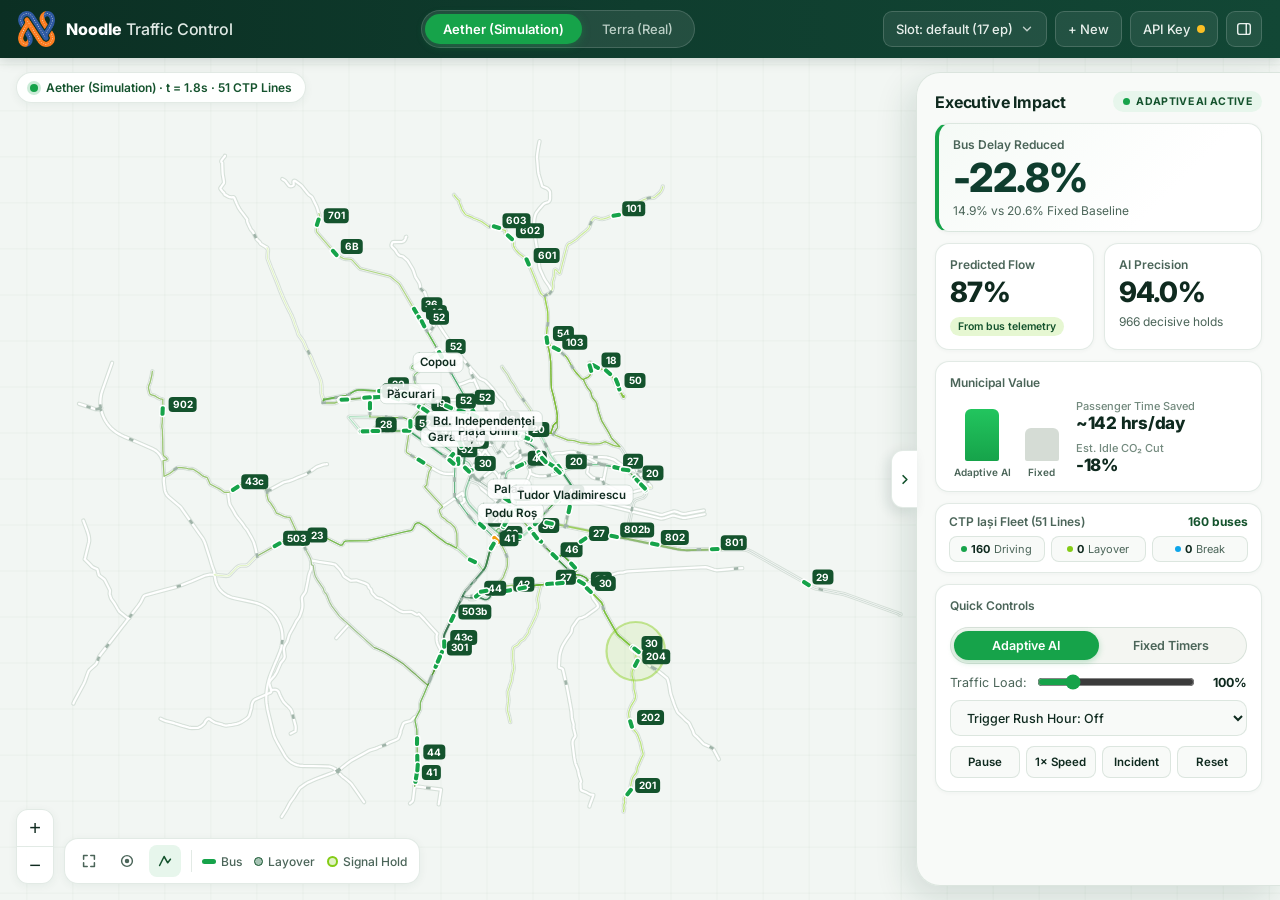
==== docs/index.html @ 22e71f84 "New UI and a few new features" ====
<!DOCTYPE html>
<html lang="en">
<head>
  <meta charset="UTF-8" />
  <meta name="viewport" content="width=device-width, initial-scale=1.0" />
  <title>Noodle Traffic Control — Iași</title>
  <link rel="icon" type="image/png" href="assets/noodle-logo.png" />
  <link rel="preconnect" href="https://fonts.googleapis.com" />
  <link rel="preconnect" href="https://fonts.gstatic.com" crossorigin />
  <link href="https://fonts.googleapis.com/css2?family=Inter:wght@400;500;600;700;800&display=swap" rel="stylesheet" />
  <link rel="stylesheet" href="styles.css" />
</head>
<body>
  <!-- TOP NAVIGATION BAR (Bottle Green) -->
  <header class="topbar">
    <div class="brand">
      <img src="assets/noodle-logo.png" alt="Noodle Logo" class="brand-logo" />
      <span class="brand-title"><strong>Noodle</strong> Traffic Control</span>
    </div>

    <!-- Center Mode Switcher: Aether (Simulation) | Terra (Real) -->
    <div class="mode-switch" role="tablist" aria-label="Operating mode">
      <button id="btnModeAether" class="mode-pill active" role="tab" aria-selected="true">
        Aether (Simulation)
      </button>
      <button id="btnModeTerra" class="mode-pill" role="tab" aria-selected="false">
        Terra (Real)
      </button>
    </div>

    <!-- Right Controls: Slot Dropdown, + New, API Key, Collapse Drawer -->
    <div class="topbar-actions">
      <div class="slot-wrap">
        <button id="btnSlotMenu" class="top-btn slot-btn" title="Select or manage ML save slots">
          <span id="slotBtnLabel">Slot: default (15 ep)</span>
          <svg class="chev" viewBox="0 0 16 16" fill="none"><path d="M4 6l4 4 4-4" stroke="currentColor" stroke-width="1.6" stroke-linecap="round" stroke-linejoin="round"/></svg>
        </button>
        <div id="slotDropdown" class="popover hidden">
          <div class="popover-head">
            <span>ML Save Slots</span>
            <span id="runtimeBadge" class="runtime-tag">Python</span>
          </div>
          <div id="slotList" class="slot-list"></div>
          <div class="popover-foot">
            <button id="btnResetActiveSlot" class="pop-action danger-soft">Reset Active Slot</button>
          </div>
        </div>
      </div>

      <button id="btnNewSlot" class="top-btn" title="Create a new clean ML slot">+ New</button>

      <button id="btnApiKey" class="top-btn api-btn" title="Configure Tranzy / CTP API Key">
        <span>API Key</span>
        <span id="apiDot" class="status-dot"></span>
      </button>

      <button id="btnToggleDrawer" class="top-btn icon-btn" title="Collapse or expand executive panel" aria-label="Toggle side panel">
        <svg viewBox="0 0 20 20" fill="none"><rect x="3" y="4" width="14" height="12" rx="2.5" stroke="currentColor" stroke-width="1.6"/><path d="M12.5 4v12" stroke="currentColor" stroke-width="1.6"/></svg>
      </button>
    </div>
  </header>

  <!-- FULL-BLEED MAP CANVAS + FLOATING COLLAPSIBLE EXECUTIVE DRAWER -->
  <main class="workspace">
    <div id="mapWrap" class="map-wrap">
      <canvas id="cityCanvas"></canvas>

      <!-- Hover tooltip for buses & landmarks -->
      <div id="mapTooltip" class="map-tooltip hidden"></div>

      <!-- Subtle mode / simulation clock chip (top-left of map) -->
      <div class="map-status-chip">
        <span id="livePulseDot" class="pulse-dot"></span>
        <span id="mapClockText">Aether · t = 0.0s · 51 CTP Lines</span>
      </div>

      <!-- Bottom-left Floating Map Toolbar & Legend -->
      <div class="map-controls">
        <div class="zoom-stack">
          <button id="btnZoomIn" class="map-btn" title="Zoom in">+</button>
          <div class="zoom-div"></div>
          <button id="btnZoomOut" class="map-btn" title="Zoom out">&minus;</button>
        </div>
        <div class="map-pill-bar">
          <button id="btnFitMap" class="map-icon-btn" title="Fit Iași network">
            <svg viewBox="0 0 20 20" fill="none"><path d="M4 8V4h4M16 8V4h-4M4 12v4h4M16 12v4h-4" stroke="currentColor" stroke-width="1.7" stroke-linecap="round" stroke-linejoin="round"/></svg>
          </button>
          <button id="btnHeat" class="map-icon-btn" title="Toggle bus-inferred congestion heat layer">
            <svg viewBox="0 0 20 20" fill="none"><circle cx="10" cy="10" r="6" stroke="currentColor" stroke-width="1.6"/><circle cx="10" cy="10" r="2.5" fill="currentColor"/></svg>
          </button>
          <button id="btnRoutes" class="map-icon-btn active" title="Show/hide transit corridors">
            <svg viewBox="0 0 20 20" fill="none"><path d="M4 15L9 5l4 7 3-4" stroke="currentColor" stroke-width="1.7" stroke-linecap="round" stroke-linejoin="round"/></svg>
          </button>
          <div class="bar-sep"></div>
          <div class="legend-items">
            <span class="leg"><i class="leg-bus"></i>Bus</span>
            <span class="leg"><i class="leg-rest"></i>Layover</span>
            <span class="leg"><i class="leg-hold"></i>Signal Hold</span>
          </div>
        </div>
      </div>
    </div>

    <!-- COLLAPSIBLE FLOATING RIGHT DRAWER (Rounded Left Corners) -->
    <aside id="drawer" class="drawer" aria-label="Executive Impact Panel">
      <button id="btnDrawerTab" class="drawer-tab" title="Collapse / expand panel" aria-label="Collapse panel">
        <svg id="drawerChevron" viewBox="0 0 16 16" fill="none"><path d="M6.5 4l4 4-4 4" stroke="currentColor" stroke-width="1.8" stroke-linecap="round" stroke-linejoin="round"/></svg>
      </button>

      <div class="drawer-inner">
        <div class="drawer-head">
          <h2>Executive Impact</h2>
          <span id="statusBadge" class="status-pill adaptive">
            <i class="dot"></i>
            <span id="statusBadgeText">ADAPTIVE AI ACTIVE</span>
          </span>
        </div>

        <!-- Hero Metric Card -->
        <section class="card hero-card">
          <div class="card-label" id="heroLabel">Bus Delay Reduced</div>
          <div class="hero-value" id="kpiDelayReduction">-21.4%</div>
          <div class="card-sub" id="kpiDelaySub">16.2% vs 20.6% Fixed Baseline</div>
        </section>

        <!-- Secondary KPI Row -->
        <section class="kpi-pair">
          <div class="card kpi-card">
            <div class="card-label">Predicted Flow</div>
            <div class="kpi-value" id="kpiPredictedFlow">88%</div>
            <span class="lime-pill">From bus telemetry</span>
          </div>
          <div class="card kpi-card">
            <div class="card-label">AI Precision</div>
            <div class="kpi-value" id="kpiPrecision">96.4%</div>
            <div class="card-sub" id="kpiHoldsSub">438 decisive holds</div>
          </div>
        </section>

        <!-- Municipal Value Comparison Card -->
        <section class="card value-card">
          <div class="card-label">Municipal Value</div>
          <div class="value-grid">
            <div class="bar-chart">
              <div class="bar-col">
                <div class="bar-track"><div id="barAdaptive" class="bar-fill adaptive" style="height: 82%"></div></div>
                <span>Adaptive AI</span>
              </div>
              <div class="bar-col">
                <div class="bar-track"><div id="barFixed" class="bar-fill fixed" style="height: 54%"></div></div>
                <span>Fixed</span>
              </div>
            </div>
            <div class="value-metrics">
              <div class="val-item">
                <span class="val-lbl">Passenger Time Saved</span>
                <strong id="kpiPaxHours">~142 hrs/day</strong>
              </div>
              <div class="val-item">
                <span class="val-lbl">Est. Idle CO₂ Cut</span>
                <strong id="kpiCo2">-18%</strong>
              </div>
            </div>
          </div>
        </section>

        <!-- Fleet Status Strip (51 Lines + Layovers/Breaks) -->
        <section class="card fleet-card">
          <div class="fleet-row">
            <span class="fleet-title" id="fleetTitle">CTP Iași Fleet (51 Lines)</span>
            <span class="fleet-total" id="fleetTotal">158 buses</span>
          </div>
          <div class="fleet-pills">
            <span class="fpill driving"><i class="d"></i><b id="cntDriving">158</b> Driving</span>
            <span class="fpill layover"><i class="d"></i><b id="cntLayover">0</b> Layover</span>
            <span class="fpill break"><i class="d"></i><b id="cntBreak">0</b> Break</span>
          </div>
        </section>

        <!-- AETHER QUICK CONTROLS -->
        <section id="aetherControls" class="card controls-card">
          <div class="card-label">Quick Controls</div>

          <div class="seg-control">
            <button id="btnCtrlAdaptive" class="seg-btn active">Adaptive AI</button>
            <button id="btnCtrlFixed" class="seg-btn">Fixed Timers</button>
          </div>

          <div class="slider-row">
            <span>Traffic Load:</span>
            <input id="trafficSlider" type="range" min="0" max="500" step="10" value="100" />
            <strong id="trafficVal">100%</strong>
          </div>

          <div class="select-wrap">
            <select id="rushSelect" aria-label="Trigger Rush Hour">
              <option value="">Trigger Rush Hour: Off</option>
              <option value="Copou">Rush Hour: Copou</option>
              <option value="Păcurari">Rush Hour: Păcurari</option>
              <option value="Gara Iași">Rush Hour: Gara Iași</option>
              <option value="Piața Unirii">Rush Hour: Piața Unirii</option>
              <option value="Bd. Independenței">Rush Hour: Bd. Independenței</option>
              <option value="Palas">Rush Hour: Palas</option>
              <option value="Podu Roș">Rush Hour: Podu Roș</option>
              <option value="Tudor Vladimirescu">Rush Hour: Tudor Vladimirescu</option>
            </select>
          </div>

          <div class="mini-actions">
            <button id="btnPlayPause" class="mini-btn" title="Pause / resume">Pause</button>
            <button id="btnSpeed" class="mini-btn" title="Cycle simulation speed">1× Speed</button>
            <button id="btnIncident" class="mini-btn warn" title="Stall a vehicle on busiest corridor">Incident</button>
            <button id="btnResetSim" class="mini-btn" title="Reset simulation">Reset</button>
          </div>
        </section>

        <!-- TERRA LIVE CONTROLS & AI ADVISORIES -->
        <section id="terraControls" class="card controls-card hidden">
          <div class="card-label">Terra Live Feed (Tranzy API)</div>
          <div id="terraStatusBox" class="terra-status">
            Configure your Tranzy API key to stream live CTP Iași vehicles.
          </div>
          <div class="mini-actions">
            <button id="btnOpenApiModal2" class="mini-btn primary">Configure API Key</button>
            <button id="btnSyncFleet" class="mini-btn" title="Copy live Tranzy route counts into Aether">Sync Fleet → Aether</button>
          </div>
          <div class="advisories-wrap">
            <div class="adv-head">Live AI Signal Advisories</div>
            <div id="advisoriesList" class="adv-list">
              <div class="adv-empty">Waiting for real-time CTP bus telemetry…</div>
            </div>
          </div>
          <div class="attribution">Data © Tranzy AI SRL &amp; Compania de Transport Public Iași SA</div>
        </section>
      </div>
    </aside>
  </main>

  <!-- MODAL: NEW NAMED ML SLOT -->
  <div id="newSlotModal" class="modal-backdrop hidden">
    <div class="modal-card">
      <div class="modal-head">
        <h3>Create New ML Slot</h3>
        <button class="modal-close" data-close="newSlotModal">&times;</button>
      </div>
      <p class="modal-desc">
        Start a fresh slot from clean default parameters without touching or deleting any existing trained slots.
      </p>
      <label class="field-label" for="inputNewSlotName">Slot Name</label>
      <input id="inputNewSlotName" type="text" class="field-input" placeholder="e.g. rush_hour_exp or slot_2" autocomplete="off" />
      <div id="newSlotError" class="field-err hidden"></div>
      <div class="modal-foot">
        <button class="btn-ghost" data-close="newSlotModal">Cancel</button>
        <button id="btnConfirmNewSlot" class="btn-primary">Create &amp; Switch</button>
      </div>
    </div>
  </div>

  <!-- MODAL: TRANZY / CTP API KEY -->
  <div id="apiKeyModal" class="modal-backdrop hidden">
    <div class="modal-card">
      <div class="modal-head">
        <h3>Terra (Real) — Tranzy API Connection</h3>
        <button class="modal-close" data-close="apiKeyModal">&times;</button>
      </div>
      <p class="modal-desc">
        Connect to real-time CTP Iași bus GPS telemetry via <strong>api.tranzy.ai</strong>. Your key is kept masked and stored locally (never shown in plain text).
      </p>
      <label class="field-label" for="inputApiKey">X-API-KEY</label>
      <input id="inputApiKey" type="password" class="field-input" placeholder="Paste your Tranzy API key" autocomplete="off" />
      <label class="field-label" for="inputAgencyId">X-Agency-Id (CTP Iași = 1)</label>
      <input id="inputAgencyId" type="text" class="field-input" value="1" autocomplete="off" />
      <div id="apiTestMsg" class="field-msg hidden"></div>
      <div class="modal-foot">
        <button class="btn-ghost" data-close="apiKeyModal">Close</button>
        <button id="btnSaveApiKey" class="btn-primary">Test &amp; Connect</button>
      </div>
    </div>
  </div>

  <script src="demo_config.js"></script>
  <script src="standalone_sim.js"></script>
  <script src="app.js"></script>
</body>
</html>
---- docs/styles.css ----
:root {
  /* Green & White Civic Palette */
  --bottle-green: #0f3d2e;
  --bottle-green-deep: #0b2f23;
  --forest-green: #14532d;
  --kelly-green: #16a34a;
  --kelly-hover: #15803d;
  --lime-green: #84cc16;
  --lime-soft: #e6f7d2;
  --mint-soft: #e7f6ec;

  --snow-white: #ffffff;
  --whisper-white: #f8faf8;
  --pearl-white: #f2f6f3;
  --ivory-white: #f4f6f2;
  --bone-white: #e5eae4;

  --ink: #0f2a1f;
  --ink-muted: #4b6559;
  --ink-dim: #738a7e;
  --border: rgba(20, 83, 45, 0.12);
  --shadow-lg: -8px 12px 34px rgba(15, 61, 46, 0.14);
  --shadow-sm: 0 2px 10px rgba(15, 61, 46, 0.06);

  --topbar-h: 58px;
  --drawer-w: 364px;
}

* {
  box-sizing: border-box;
  margin: 0;
  padding: 0;
}

html, body {
  width: 100%;
  height: 100%;
  overflow: hidden;
  font-family: 'Inter', -apple-system, BlinkMacSystemFont, 'Segoe UI', Roboto, sans-serif;
  background: var(--pearl-white);
  color: var(--ink);
  -webkit-font-smoothing: antialiased;
}

.hidden {
  display: none !important;
}

/* ==================== TOP BAR (Bottle Green) ==================== */
.topbar {
  height: var(--topbar-h);
  width: 100%;
  background: linear-gradient(90deg, var(--bottle-green-deep) 0%, var(--bottle-green) 50%, #124735 100%);
  color: var(--snow-white);
  display: flex;
  align-items: center;
  justify-content: space-between;
  padding: 0 18px;
  gap: 14px;
  position: relative;
  z-index: 40;
  box-shadow: 0 2px 12px rgba(8, 40, 28, 0.18);
}

.brand {
  display: flex;
  align-items: center;
  gap: 11px;
  min-width: 0;
}

.brand-logo {
  height: 36px;
  width: auto;
  display: block;
  object-fit: contain;
}

.brand-title {
  font-size: 16px;
  font-weight: 500;
  letter-spacing: -0.01em;
  color: rgba(242, 249, 245, 0.92);
  white-space: nowrap;
}

.brand-title strong {
  font-weight: 800;
  color: var(--snow-white);
}

/* Center Mode Switcher Pill */
.mode-switch {
  display: inline-flex;
  align-items: center;
  background: rgba(255, 255, 255, 0.09);
  border: 1px solid rgba(255, 255, 255, 0.15);
  border-radius: 999px;
  padding: 3px;
  gap: 2px;
}

.mode-pill {
  border: none;
  background: transparent;
  color: rgba(226, 240, 232, 0.8);
  font-family: inherit;
  font-size: 13px;
  font-weight: 500;
  padding: 7px 18px;
  border-radius: 999px;
  cursor: pointer;
  transition: all 0.2s ease;
  white-space: nowrap;
}

.mode-pill:hover {
  color: var(--snow-white);
}

.mode-pill.active {
  background: var(--kelly-green);
  color: var(--snow-white);
  font-weight: 600;
  box-shadow: 0 2px 8px rgba(22, 163, 74, 0.35);
}

/* Topbar Right Controls */
.topbar-actions {
  display: flex;
  align-items: center;
  gap: 8px;
}

.top-btn {
  height: 36px;
  padding: 0 12px;
  border-radius: 9px;
  border: 1px solid rgba(255, 255, 255, 0.16);
  background: rgba(255, 255, 255, 0.08);
  color: rgba(244, 250, 246, 0.94);
  font-family: inherit;
  font-size: 13px;
  font-weight: 500;
  display: inline-flex;
  align-items: center;
  gap: 7px;
  cursor: pointer;
  transition: background 0.15s ease, border-color 0.15s ease;
  white-space: nowrap;
}

.top-btn:hover {
  background: rgba(255, 255, 255, 0.15);
  border-color: rgba(255, 255, 255, 0.28);
}

.top-btn .chev {
  width: 14px;
  height: 14px;
  opacity: 0.8;
}

.icon-btn {
  width: 36px;
  padding: 0;
  justify-content: center;
}

.icon-btn svg {
  width: 18px;
  height: 18px;
}

.status-dot {
  width: 8px;
  height: 8px;
  border-radius: 50%;
  background: #fbbf24;
  display: inline-block;
}

.status-dot.connected {
  background: #4ade80;
  box-shadow: 0 0 0 3px rgba(74, 222, 128, 0.28);
}

/* Slot Popover Dropdown */
.slot-wrap {
  position: relative;
}

.popover {
  position: absolute;
  right: 0;
  top: calc(100% + 8px);
  width: 268px;
  background: var(--snow-white);
  color: var(--ink);
  border: 1px solid var(--border);
  border-radius: 14px;
  box-shadow: 0 14px 36px rgba(15, 61, 46, 0.18);
  overflow: hidden;
  z-index: 60;
}

.popover-head {
  display: flex;
  align-items: center;
  justify-content: space-between;
  padding: 11px 14px;
  font-size: 12px;
  font-weight: 700;
  text-transform: uppercase;
  letter-spacing: 0.04em;
  color: var(--ink-muted);
  background: var(--whisper-white);
  border-bottom: 1px solid var(--border);
}

.runtime-tag {
  font-size: 10px;
  font-weight: 700;
  padding: 2px 7px;
  border-radius: 999px;
  background: var(--mint-soft);
  color: var(--forest-green);
}

.slot-list {
  max-height: 220px;
  overflow-y: auto;
  padding: 6px;
}

.slot-item {
  width: 100%;
  border: none;
  background: transparent;
  padding: 8px 10px;
  border-radius: 9px;
  display: flex;
  align-items: center;
  justify-content: space-between;
  font-family: inherit;
  font-size: 13px;
  color: var(--ink);
  cursor: pointer;
  text-align: left;
}

.slot-item:hover {
  background: var(--pearl-white);
}

.slot-item.active {
  background: var(--mint-soft);
  color: var(--forest-green);
  font-weight: 600;
}

.slot-meta {
  font-size: 11px;
  color: var(--ink-dim);
}

.popover-foot {
  padding: 8px;
  border-top: 1px solid var(--border);
  background: var(--whisper-white);
}

.pop-action {
  width: 100%;
  border: none;
  padding: 8px 10px;
  border-radius: 8px;
  font-family: inherit;
  font-size: 12px;
  font-weight: 600;
  cursor: pointer;
}

.pop-action.danger-soft {
  background: #fef2f2;
  color: #b91c1c;
}

.pop-action.danger-soft:hover {
  background: #fee2e2;
}

/* ==================== WORKSPACE & FULL-BLEED MAP ==================== */
.workspace {
  position: relative;
  width: 100%;
  height: calc(100vh - var(--topbar-h));
  overflow: hidden;
}

.map-wrap {
  position: absolute;
  inset: 0;
  background: var(--pearl-white);
}

#cityCanvas {
  width: 100%;
  height: 100%;
  display: block;
  cursor: grab;
}

#cityCanvas:active {
  cursor: grabbing;
}

.map-status-chip {
  position: absolute;
  top: 14px;
  left: 16px;
  display: inline-flex;
  align-items: center;
  gap: 8px;
  padding: 7px 13px;
  border-radius: 999px;
  background: rgba(255, 255, 255, 0.92);
  backdrop-filter: blur(8px);
  border: 1px solid var(--border);
  box-shadow: var(--shadow-sm);
  font-size: 12px;
  font-weight: 600;
  color: var(--forest-green);
  pointer-events: none;
}

.pulse-dot {
  width: 8px;
  height: 8px;
  border-radius: 50%;
  background: var(--kelly-green);
  box-shadow: 0 0 0 3px rgba(22, 163, 74, 0.22);
}

.map-tooltip {
  position: absolute;
  pointer-events: none;
  background: var(--bottle-green);
  color: var(--snow-white);
  padding: 6px 10px;
  border-radius: 8px;
  font-size: 12px;
  font-weight: 500;
  box-shadow: 0 6px 18px rgba(15, 61, 46, 0.28);
  z-index: 30;
  white-space: nowrap;
}

/* Bottom-left Map Controls & Legend */
.map-controls {
  position: absolute;
  left: 16px;
  bottom: 16px;
  display: flex;
  align-items: flex-end;
  gap: 10px;
  z-index: 20;
}

.zoom-stack {
  display: flex;
  flex-direction: column;
  background: rgba(255, 255, 255, 0.95);
  border: 1px solid var(--border);
  border-radius: 12px;
  box-shadow: var(--shadow-sm);
  overflow: hidden;
}

.map-btn {
  width: 36px;
  height: 36px;
  border: none;
  background: transparent;
  color: var(--ink);
  font-size: 20px;
  font-weight: 500;
  cursor: pointer;
  display: flex;
  align-items: center;
  justify-content: center;
}

.map-btn:hover {
  background: var(--pearl-white);
}

.zoom-div {
  height: 1px;
  background: var(--border);
}

.map-pill-bar {
  display: inline-flex;
  align-items: center;
  gap: 6px;
  padding: 6px 12px 6px 8px;
  background: rgba(255, 255, 255, 0.95);
  backdrop-filter: blur(8px);
  border: 1px solid var(--border);
  border-radius: 14px;
  box-shadow: var(--shadow-sm);
}

.map-icon-btn {
  width: 32px;
  height: 32px;
  border: none;
  border-radius: 8px;
  background: transparent;
  color: var(--ink-muted);
  cursor: pointer;
  display: inline-flex;
  align-items: center;
  justify-content: center;
  transition: all 0.15s ease;
}

.map-icon-btn svg {
  width: 18px;
  height: 18px;
}

.map-icon-btn:hover {
  background: var(--pearl-white);
  color: var(--forest-green);
}

.map-icon-btn.active {
  background: var(--mint-soft);
  color: var(--forest-green);
}

.bar-sep {
  width: 1px;
  height: 22px;
  background: var(--border);
  margin: 0 4px;
}

.legend-items {
  display: inline-flex;
  align-items: center;
  gap: 12px;
  font-size: 12px;
  font-weight: 500;
  color: var(--ink-muted);
}

.leg {
  display: inline-flex;
  align-items: center;
  gap: 5px;
}

.leg-bus {
  width: 14px;
  height: 5px;
  border-radius: 3px;
  background: var(--kelly-green);
  display: inline-block;
}

.leg-rest {
  width: 9px;
  height: 9px;
  border-radius: 50%;
  background: #a7c4b5;
  border: 1.5px solid var(--forest-green);
  display: inline-block;
}

.leg-hold {
  width: 11px;
  height: 11px;
  border-radius: 50%;
  border: 2px solid var(--lime-green);
  background: rgba(132, 204, 22, 0.25);
  display: inline-block;
}

/* ==================== COLLAPSIBLE RIGHT EXECUTIVE DRAWER ==================== */
.drawer {
  position: absolute;
  top: 14px;
  bottom: 14px;
  right: 0;
  width: var(--drawer-w);
  background: rgba(248, 250, 248, 0.96);
  backdrop-filter: blur(14px);
  border: 1px solid var(--border);
  border-right: none;
  border-radius: 24px 0 0 24px;
  box-shadow: var(--shadow-lg);
  z-index: 30;
  transition: transform 0.28s cubic-bezier(0.22, 1, 0.36, 1);
  display: flex;
  flex-direction: column;
}

.drawer.collapsed {
  transform: translateX(100%);
}

.drawer-tab {
  position: absolute;
  left: -26px;
  top: 50%;
  transform: translateY(-50%);
  width: 26px;
  height: 58px;
  border-radius: 12px 0 0 12px;
  border: 1px solid var(--border);
  border-right: none;
  background: var(--snow-white);
  color: var(--forest-green);
  box-shadow: -4px 4px 14px rgba(15, 61, 46, 0.12);
  cursor: pointer;
  display: flex;
  align-items: center;
  justify-content: center;
}

.drawer-tab:hover {
  background: var(--mint-soft);
}

.drawer-tab svg {
  width: 15px;
  height: 15px;
  transition: transform 0.25s ease;
}

.drawer.collapsed .drawer-tab svg {
  transform: rotate(180deg);
}

.drawer-inner {
  height: 100%;
  overflow-y: auto;
  padding: 18px 18px 16px;
  display: flex;
  flex-direction: column;
  gap: 11px;
}

.drawer-head {
  display: flex;
  align-items: center;
  justify-content: space-between;
  gap: 8px;
}

.drawer-head h2 {
  font-size: 16px;
  font-weight: 700;
  color: var(--ink);
  letter-spacing: -0.01em;
}

.status-pill {
  display: inline-flex;
  align-items: center;
  gap: 6px;
  padding: 4px 10px;
  border-radius: 999px;
  font-size: 10.5px;
  font-weight: 700;
  letter-spacing: 0.03em;
  background: var(--mint-soft);
  color: var(--forest-green);
}

.status-pill .dot {
  width: 7px;
  height: 7px;
  border-radius: 50%;
  background: var(--kelly-green);
  display: inline-block;
}

.status-pill.fixed {
  background: var(--bone-white);
  color: var(--ink-muted);
}

.status-pill.fixed .dot {
  background: #94a3b8;
}

/* Cards inside Drawer */
.card {
  background: var(--snow-white);
  border: 1px solid var(--border);
  border-radius: 14px;
  padding: 13px 14px;
  box-shadow: 0 1px 4px rgba(15, 61, 46, 0.04);
}

.hero-card {
  background: linear-gradient(135deg, #f5faf6 0%, #ffffff 70%);
  border-left: 4px solid var(--kelly-green);
}

.card-label {
  font-size: 12px;
  font-weight: 600;
  color: var(--ink-muted);
  margin-bottom: 4px;
}

.hero-value {
  font-size: 40px;
  font-weight: 800;
  letter-spacing: -0.03em;
  line-height: 1.08;
  color: var(--bottle-green);
  margin: 2px 0 4px;
}

.card-sub {
  font-size: 12px;
  color: var(--ink-muted);
}

.kpi-pair {
  display: grid;
  grid-template-columns: 1fr 1fr;
  gap: 10px;
}

.kpi-value {
  font-size: 28px;
  font-weight: 800;
  letter-spacing: -0.025em;
  color: var(--ink);
  line-height: 1.15;
  margin: 2px 0 6px;
}

.lime-pill {
  display: inline-block;
  font-size: 10.5px;
  font-weight: 600;
  padding: 3px 8px;
  border-radius: 999px;
  background: var(--lime-soft);
  color: var(--forest-green);
}

/* Municipal Value Bar Chart */
.value-grid {
  display: grid;
  grid-template-columns: 112px 1fr;
  gap: 14px;
  align-items: center;
  margin-top: 6px;
}

.bar-chart {
  display: flex;
  align-items: flex-end;
  justify-content: center;
  gap: 14px;
  height: 82px;
}

.bar-col {
  display: flex;
  flex-direction: column;
  align-items: center;
  gap: 5px;
  height: 100%;
  justify-content: flex-end;
}

.bar-track {
  width: 34px;
  height: 62px;
  display: flex;
  align-items: flex-end;
}

.bar-fill {
  width: 100%;
  border-radius: 6px 6px 2px 2px;
  transition: height 0.35s ease;
}

.bar-fill.adaptive {
  background: linear-gradient(180deg, #22c55e 0%, var(--kelly-green) 100%);
}

.bar-fill.fixed {
  background: #d5dcd5;
}

.bar-col span {
  font-size: 10px;
  font-weight: 600;
  color: var(--ink-muted);
  white-space: nowrap;
}

.value-metrics {
  display: flex;
  flex-direction: column;
  gap: 8px;
}

.val-item {
  display: flex;
  flex-direction: column;
}

.val-lbl {
  font-size: 11px;
  color: var(--ink-dim);
  font-weight: 500;
}

.val-item strong {
  font-size: 17px;
  font-weight: 800;
  color: var(--ink);
  letter-spacing: -0.015em;
}

/* Fleet Status Strip */
.fleet-card {
  padding: 10px 13px;
}

.fleet-row {
  display: flex;
  align-items: center;
  justify-content: space-between;
  margin-bottom: 7px;
}

.fleet-title {
  font-size: 12px;
  font-weight: 600;
  color: var(--ink-muted);
}

.fleet-total {
  font-size: 12px;
  font-weight: 700;
  color: var(--forest-green);
}

.fleet-pills {
  display: grid;
  grid-template-columns: repeat(3, 1fr);
  gap: 6px;
}

.fpill {
  display: inline-flex;
  align-items: center;
  justify-content: center;
  gap: 4px;
  padding: 5px 6px;
  border-radius: 8px;
  font-size: 11px;
  color: var(--ink-muted);
  background: var(--whisper-white);
  border: 1px solid var(--border);
}

.fpill b {
  color: var(--ink);
}

.fpill .d {
  width: 6px;
  height: 6px;
  border-radius: 50%;
  display: inline-block;
}

.fpill.driving .d { background: var(--kelly-green); }
.fpill.layover .d { background: #84cc16; }
.fpill.break .d { background: #0ea5e9; }

/* Quick Controls */
.controls-card {
  display: flex;
  flex-direction: column;
  gap: 10px;
}

.seg-control {
  display: grid;
  grid-template-columns: 1fr 1fr;
  background: var(--ivory-white);
  border: 1px solid var(--border);
  border-radius: 999px;
  padding: 3px;
}

.seg-btn {
  border: none;
  background: transparent;
  padding: 7px 10px;
  border-radius: 999px;
  font-family: inherit;
  font-size: 12.5px;
  font-weight: 600;
  color: var(--ink-muted);
  cursor: pointer;
  transition: all 0.18s ease;
}

.seg-btn.active {
  background: var(--kelly-green);
  color: var(--snow-white);
  box-shadow: 0 2px 6px rgba(22, 163, 74, 0.28);
}

.slider-row {
  display: flex;
  align-items: center;
  gap: 10px;
  font-size: 12.5px;
  color: var(--ink-muted);
}

.slider-row input[type="range"] {
  flex: 1;
  accent-color: var(--kelly-green);
  cursor: pointer;
}

.slider-row strong {
  min-width: 42px;
  text-align: right;
  color: var(--ink);
  font-size: 12.5px;
}

.select-wrap select {
  width: 100%;
  height: 36px;
  border-radius: 10px;
  border: 1px solid var(--border);
  background: var(--whisper-white);
  color: var(--ink);
  font-family: inherit;
  font-size: 12.5px;
  font-weight: 500;
  padding: 0 12px;
  cursor: pointer;
}

.mini-actions {
  display: grid;
  grid-template-columns: repeat(4, 1fr);
  gap: 6px;
}

#terraControls .mini-actions {
  grid-template-columns: 1fr 1fr;
}

.mini-btn {
  height: 32px;
  border-radius: 8px;
  border: 1px solid var(--border);
  background: var(--whisper-white);
  color: var(--ink);
  font-family: inherit;
  font-size: 11.5px;
  font-weight: 600;
  cursor: pointer;
  transition: background 0.15s ease;
}

.mini-btn:hover {
  background: var(--mint-soft);
  color: var(--forest-green);
}

.mini-btn.primary {
  background: var(--kelly-green);
  color: var(--snow-white);
  border-color: var(--kelly-green);
}

.mini-btn.primary:hover {
  background: var(--kelly-hover);
  color: var(--snow-white);
}

.mini-btn.warn:hover {
  background: #fef2f2;
  color: #b91c1c;
  border-color: #fecaca;
}

/* Terra Live Status & Advisories */
.terra-status {
  font-size: 12px;
  line-height: 1.45;
  padding: 9px 11px;
  border-radius: 10px;
  background: var(--whisper-white);
  border: 1px solid var(--border);
  color: var(--ink-muted);
}

.terra-status.ok {
  background: var(--mint-soft);
  color: var(--forest-green);
  border-color: rgba(22, 163, 74, 0.25);
}

.adv-head {
  font-size: 11px;
  font-weight: 700;
  text-transform: uppercase;
  letter-spacing: 0.04em;
  color: var(--ink-dim);
  margin-bottom: 6px;
}

.adv-list {
  display: flex;
  flex-direction: column;
  gap: 5px;
  max-height: 116px;
  overflow-y: auto;
}

.adv-item {
  font-size: 11.5px;
  padding: 6px 8px;
  border-radius: 8px;
  background: var(--whisper-white);
  border-left: 3px solid var(--lime-green);
  color: var(--ink);
}

.adv-empty {
  font-size: 11.5px;
  color: var(--ink-dim);
}

.attribution {
  font-size: 10px;
  color: var(--ink-dim);
  text-align: center;
  padding-top: 2px;
}

/* ==================== MODALS ==================== */
.modal-backdrop {
  position: fixed;
  inset: 0;
  background: rgba(11, 47, 35, 0.45);
  backdrop-filter: blur(4px);
  display: flex;
  align-items: center;
  justify-content: center;
  z-index: 100;
}

.modal-card {
  width: min(420px, 92vw);
  background: var(--snow-white);
  border-radius: 18px;
  padding: 20px 22px;
  box-shadow: 0 22px 50px rgba(11, 47, 35, 0.28);
  border: 1px solid var(--border);
}

.modal-head {
  display: flex;
  align-items: center;
  justify-content: space-between;
  margin-bottom: 8px;
}

.modal-head h3 {
  font-size: 16px;
  font-weight: 700;
  color: var(--bottle-green);
}

.modal-close {
  border: none;
  background: transparent;
  font-size: 22px;
  line-height: 1;
  color: var(--ink-dim);
  cursor: pointer;
}

.modal-desc {
  font-size: 13px;
  line-height: 1.5;
  color: var(--ink-muted);
  margin-bottom: 14px;
}

.field-label {
  display: block;
  font-size: 12px;
  font-weight: 600;
  color: var(--ink);
  margin: 10px 0 5px;
}

.field-input {
  width: 100%;
  height: 38px;
  border-radius: 10px;
  border: 1px solid rgba(20, 83, 45, 0.22);
  padding: 0 12px;
  font-family: inherit;
  font-size: 13px;
  color: var(--ink);
  background: var(--whisper-white);
}

.field-input:focus {
  outline: 2px solid rgba(22, 163, 74, 0.28);
  border-color: var(--kelly-green);
}

.field-err {
  margin-top: 8px;
  font-size: 12px;
  color: #b91c1c;
}

.field-msg {
  margin-top: 10px;
  font-size: 12px;
  padding: 8px 10px;
  border-radius: 8px;
  background: var(--mint-soft);
  color: var(--forest-green);
}

.field-msg.error {
  background: #fef2f2;
  color: #b91c1c;
}

.modal-foot {
  display: flex;
  justify-content: flex-end;
  gap: 8px;
  margin-top: 18px;
}

.btn-ghost {
  height: 36px;
  padding: 0 14px;
  border-radius: 9px;
  border: 1px solid var(--border);
  background: var(--snow-white);
  color: var(--ink-muted);
  font-family: inherit;
  font-size: 13px;
  font-weight: 600;
  cursor: pointer;
}

.btn-primary {
  height: 36px;
  padding: 0 16px;
  border-radius: 9px;
  border: none;
  background: var(--kelly-green);
  color: var(--snow-white);
  font-family: inherit;
  font-size: 13px;
  font-weight: 600;
  cursor: pointer;
}

.btn-primary:hover {
  background: var(--kelly-hover);
}

@media (max-width: 960px) {
  .brand-title { display: none; }
  .mode-pill { padding: 6px 12px; font-size: 12px; }
  .drawer { width: min(340px, 88vw); }
}
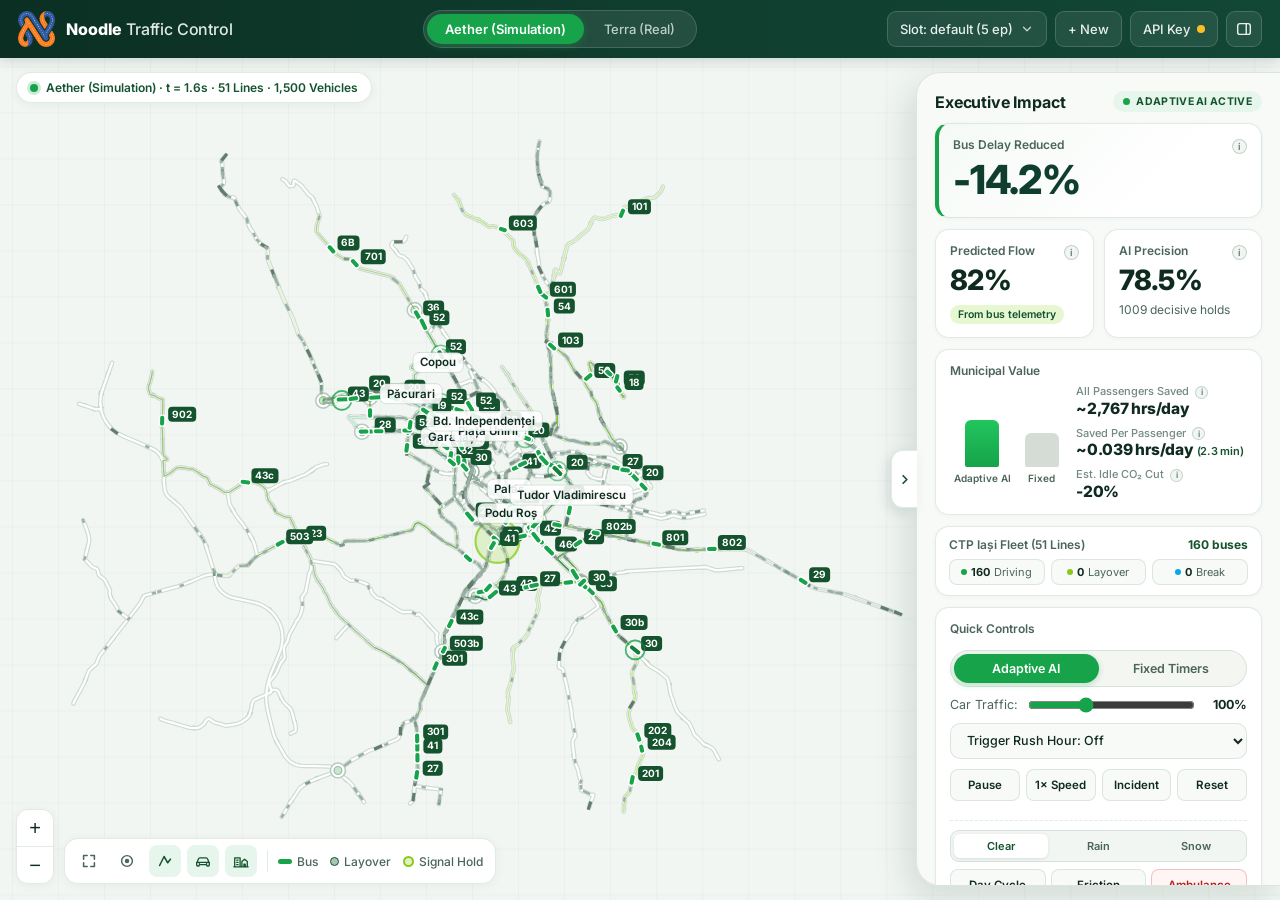
==== commit 030253fc: "ultimul upd?" ====
--- a/docs/index.html
+++ b/docs/index.html
@@ -91,6 +91,12 @@
           <button id="btnRoutes" class="map-icon-btn active" title="Show/hide transit corridors">
             <svg viewBox="0 0 20 20" fill="none"><path d="M4 15L9 5l4 7 3-4" stroke="currentColor" stroke-width="1.7" stroke-linecap="round" stroke-linejoin="round"/></svg>
           </button>
+          <button id="btnShowCars" class="map-icon-btn active" title="Show/hide cars on map (physics stay active)">
+            <svg viewBox="0 0 20 20" fill="none"><path d="M3.5 11.5l1.3-3.6A2 2 0 016.7 6.5h6.6a2 2 0 011.9 1.4l1.3 3.6M3 11.5h14v3a1 1 0 01-1 1h-1a1 1 0 01-1-1v-.5H6v.5a1 1 0 01-1 1H4a1 1 0 01-1-1v-3z" stroke="currentColor" stroke-width="1.5" stroke-linecap="round" stroke-linejoin="round"/><circle cx="6" cy="12.5" r="0.8" fill="currentColor"/><circle cx="14" cy="12.5" r="0.8" fill="currentColor"/></svg>
+          </button>
+          <button id="btnBuildings" class="map-icon-btn active" title="Show/hide apartment blocks & houses on map">
+            <svg viewBox="0 0 20 20" fill="none"><path d="M3 16.5V6.5h6v10M11 16.5v-6l3-2.5 3 2.5v6M2 16.5h16M5.2 9h1.6M5.2 11.5h1.6M5.2 14h1.6M13.3 13.5h1.4v3h-1.4z" stroke="currentColor" stroke-width="1.45" stroke-linecap="round" stroke-linejoin="round"/></svg>
+          </button>
           <div class="bar-sep"></div>
           <div class="legend-items">
             <span class="leg"><i class="leg-bus"></i>Bus</span>
@@ -117,23 +123,31 @@
         </div>
 
         <!-- Hero Metric Card -->
-        <section class="card hero-card">
-          <div class="card-label" id="heroLabel">Bus Delay Reduced</div>
-          <div class="hero-value" id="kpiDelayReduction">-21.4%</div>
-          <div class="card-sub" id="kpiDelaySub">16.2% vs 20.6% Fixed Baseline</div>
+        <section class="card hero-card tip-target" data-tip="delay_reduced">
+          <div class="card-label-row">
+            <span class="card-label" id="heroLabel">Bus Delay Reduced</span>
+            <span class="info-ic" aria-hidden="true">i</span>
+          </div>
+          <div class="hero-value" id="kpiDelayReduction">-24.2%</div>
         </section>
 
         <!-- Secondary KPI Row -->
         <section class="kpi-pair">
-          <div class="card kpi-card">
-            <div class="card-label">Predicted Flow</div>
-            <div class="kpi-value" id="kpiPredictedFlow">88%</div>
+          <div class="card kpi-card tip-target" data-tip="predicted_flow">
+            <div class="card-label-row">
+              <span class="card-label">Predicted Flow</span>
+              <span class="info-ic" aria-hidden="true">i</span>
+            </div>
+            <div class="kpi-value" id="kpiPredictedFlow">85%</div>
             <span class="lime-pill">From bus telemetry</span>
           </div>
-          <div class="card kpi-card">
-            <div class="card-label">AI Precision</div>
-            <div class="kpi-value" id="kpiPrecision">96.4%</div>
-            <div class="card-sub" id="kpiHoldsSub">438 decisive holds</div>
+          <div class="card kpi-card tip-target" data-tip="ai_precision">
+            <div class="card-label-row">
+              <span class="card-label">AI Precision</span>
+              <span class="info-ic" aria-hidden="true">i</span>
+            </div>
+            <div class="kpi-value" id="kpiPrecision">96.2%</div>
+            <div class="card-sub" id="kpiHoldsSub">513 decisive holds</div>
           </div>
         </section>
 
@@ -141,7 +155,7 @@
         <section class="card value-card">
           <div class="card-label">Municipal Value</div>
           <div class="value-grid">
-            <div class="bar-chart">
+            <div class="bar-chart tip-target" data-tip="municipal_bars">
               <div class="bar-col">
                 <div class="bar-track"><div id="barAdaptive" class="bar-fill adaptive" style="height: 82%"></div></div>
                 <span>Adaptive AI</span>
@@ -152,22 +166,26 @@
               </div>
             </div>
             <div class="value-metrics">
-              <div class="val-item">
-                <span class="val-lbl">Passenger Time Saved</span>
-                <strong id="kpiPaxHours">~142 hrs/day</strong>
-              </div>
-              <div class="val-item">
-                <span class="val-lbl">Est. Idle CO₂ Cut</span>
-                <strong id="kpiCo2">-18%</strong>
+              <div class="val-item tip-target" data-tip="pax_total">
+                <span class="val-lbl">All Passengers Saved <i class="info-ic sm">i</i></span>
+                <strong id="kpiPaxHours">~2,980 hrs/day</strong>
+              </div>
+              <div class="val-item tip-target" data-tip="pax_per_rider">
+                <span class="val-lbl">Saved Per Passenger <i class="info-ic sm">i</i></span>
+                <strong id="kpiPaxPerRider">~0.054 hrs/day <small>(3.2 min)</small></strong>
+              </div>
+              <div class="val-item tip-target" data-tip="co2_cut">
+                <span class="val-lbl">Est. Idle CO₂ Cut <i class="info-ic sm">i</i></span>
+                <strong id="kpiCo2">-20%</strong>
               </div>
             </div>
           </div>
         </section>
 
         <!-- Fleet Status Strip (51 Lines + Layovers/Breaks) -->
-        <section class="card fleet-card">
+        <section class="card fleet-card tip-target" data-tip="fleet_status">
           <div class="fleet-row">
-            <span class="fleet-title" id="fleetTitle">CTP Iași Fleet (51 Lines)</span>
+            <span class="fleet-title" id="fleetTitle">CTP Iași Fleet (51 Lines) <i class="info-ic sm">i</i></span>
             <span class="fleet-total" id="fleetTotal">158 buses</span>
           </div>
           <div class="fleet-pills">
@@ -186,9 +204,9 @@
             <button id="btnCtrlFixed" class="seg-btn">Fixed Timers</button>
           </div>
 
-          <div class="slider-row">
-            <span>Traffic Load:</span>
-            <input id="trafficSlider" type="range" min="0" max="500" step="10" value="100" />
+          <div class="slider-row tip-target" data-tip="car_traffic_load">
+            <span>Car Traffic:</span>
+            <input id="trafficSlider" type="range" min="0" max="300" step="10" value="100" />
             <strong id="trafficVal">100%</strong>
           </div>
 
@@ -212,6 +230,19 @@
             <button id="btnIncident" class="mini-btn warn" title="Stall a vehicle on busiest corridor">Incident</button>
             <button id="btnResetSim" class="mini-btn" title="Reset simulation">Reset</button>
           </div>
+
+          <div class="realism-bar">
+            <div class="weather-seg" role="group" aria-label="Weather condition">
+              <button id="btnWeatherClear" class="w-btn active" data-weather="clear" title="Clear dry roads">Clear</button>
+              <button id="btnWeatherRain" class="w-btn" data-weather="rain" title="Rain: -15% speed, +25% headway, +18% car demand">Rain</button>
+              <button id="btnWeatherSnow" class="w-btn" data-weather="snow" title="Winter snow: -30% speed, +55% braking distance">Snow</button>
+            </div>
+            <div class="scenario-row">
+              <button id="btnDayCycle" class="mini-btn" title="Toggle 24h Iași rush-hour clock (07:30 AM → evening)">Day Cycle</button>
+              <button id="btnFriction" class="mini-btn" title="Toggle double-parked delivery stops ('5 min pe avarii') on multi-lane roads">Friction</button>
+              <button id="btnAmbulance" class="mini-btn emg" title="Dispatch emergency ambulance from a Iași hospital with green-wave preemption">Ambulance</button>
+            </div>
+          </div>
         </section>
 
         <!-- TERRA LIVE CONTROLS & AI ADVISORIES -->
@@ -235,6 +266,14 @@
       </div>
     </aside>
   </main>
+
+  <!-- STRUCTURED HOVER STAT TOOLTIP (floats cleanly to the left of the Executive Drawer) -->
+  <div id="statTooltip" class="stat-tooltip hidden" role="tooltip">
+    <div class="st-title" id="stTitle"></div>
+    <div class="st-row"><span class="st-key">What:</span><span id="stWhat"></span></div>
+    <div class="st-row"><span class="st-key">How:</span><span id="stHow"></span></div>
+    <div class="st-impact" id="stImpact"></div>
+  </div>
 
   <!-- MODAL: NEW NAMED ML SLOT -->
   <div id="newSlotModal" class="modal-backdrop hidden">
--- a/docs/styles.css
+++ b/docs/styles.css
@@ -610,6 +610,7 @@
 .hero-card {
   background: linear-gradient(135deg, #f5faf6 0%, #ffffff 70%);
   border-left: 4px solid var(--kelly-green);
+  padding: 13px 14px 12px;
 }
 
 .card-label {
@@ -730,10 +731,117 @@
 }
 
 .val-item strong {
-  font-size: 17px;
+  font-size: 15.5px;
   font-weight: 800;
   color: var(--ink);
   letter-spacing: -0.015em;
+}
+
+.val-item strong small {
+  font-size: 11px;
+  font-weight: 600;
+  color: var(--forest-green);
+}
+
+.card-label-row {
+  display: flex;
+  align-items: center;
+  justify-content: space-between;
+  gap: 6px;
+}
+
+.info-ic {
+  width: 15px;
+  height: 15px;
+  border-radius: 50%;
+  background: var(--pearl-white);
+  border: 1px solid rgba(20, 83, 45, 0.22);
+  color: var(--ink-dim);
+  font-size: 9.5px;
+  font-style: normal;
+  font-weight: 700;
+  display: inline-flex;
+  align-items: center;
+  justify-content: center;
+  flex-shrink: 0;
+  transition: all 0.15s ease;
+}
+
+.info-ic.sm {
+  width: 13px;
+  height: 13px;
+  font-size: 8.5px;
+  margin-left: 3px;
+  vertical-align: middle;
+}
+
+.tip-target {
+  cursor: help;
+  transition: border-color 0.15s ease, box-shadow 0.15s ease;
+}
+
+.card.tip-target:hover {
+  border-color: rgba(22, 163, 74, 0.45);
+  box-shadow: 0 3px 12px rgba(22, 163, 74, 0.1);
+}
+
+.tip-target:hover .info-ic {
+  background: var(--kelly-green);
+  border-color: var(--kelly-green);
+  color: var(--snow-white);
+}
+
+/* Structured Floating Executive Stat Tooltip */
+.stat-tooltip {
+  position: fixed;
+  width: 274px;
+  background: var(--bottle-green);
+  color: var(--snow-white);
+  border: 1px solid rgba(132, 204, 22, 0.35);
+  border-radius: 13px;
+  padding: 11px 13px;
+  box-shadow: 0 14px 34px rgba(8, 36, 25, 0.34);
+  z-index: 120;
+  pointer-events: none;
+  display: flex;
+  flex-direction: column;
+  gap: 6px;
+}
+
+.st-title {
+  font-size: 12.5px;
+  font-weight: 700;
+  color: #bbf7d0;
+  border-bottom: 1px solid rgba(255, 255, 255, 0.12);
+  padding-bottom: 5px;
+}
+
+.st-row {
+  font-size: 11.5px;
+  line-height: 1.42;
+  color: rgba(242, 250, 246, 0.92);
+  display: grid;
+  grid-template-columns: 36px 1fr;
+  gap: 6px;
+}
+
+.st-key {
+  font-weight: 700;
+  color: var(--lime-green);
+  font-size: 10.5px;
+  text-transform: uppercase;
+  letter-spacing: 0.03em;
+  padding-top: 1px;
+}
+
+.st-impact {
+  margin-top: 2px;
+  padding: 5px 8px;
+  border-radius: 7px;
+  background: rgba(255, 255, 255, 0.08);
+  font-size: 11px;
+  line-height: 1.38;
+  color: #dcfce7;
 }
 
 /* Fleet Status Strip */
@@ -1101,3 +1209,65 @@
   .mode-pill { padding: 6px 12px; font-size: 12px; }
   .drawer { width: min(340px, 88vw); }
 }
+
+/* ==================== REALISM & SCENARIO CONTROLS ==================== */
+.mini-btn.active {
+  background: var(--mint-soft);
+  color: var(--forest-green);
+  border-color: rgba(22, 163, 74, 0.35);
+}
+
+.mini-btn.emg {
+  color: #b91c1c;
+  border-color: rgba(220, 38, 38, 0.25);
+  background: #fff5f5;
+}
+
+.mini-btn.emg:hover {
+  background: #fee2e2;
+  border-color: #ef4444;
+}
+
+.realism-bar {
+  margin-top: 9px;
+  padding-top: 9px;
+  border-top: 1px dashed var(--border);
+  display: flex;
+  flex-direction: column;
+  gap: 7px;
+}
+
+.weather-seg {
+  display: grid;
+  grid-template-columns: repeat(3, 1fr);
+  gap: 4px;
+  background: var(--pearl-white);
+  padding: 3px;
+  border-radius: 9px;
+  border: 1px solid var(--border);
+}
+
+.w-btn {
+  border: none;
+  background: transparent;
+  padding: 5px 4px;
+  border-radius: 6px;
+  font-family: inherit;
+  font-size: 11px;
+  font-weight: 600;
+  color: var(--ink-muted);
+  cursor: pointer;
+  transition: all 0.15s ease;
+}
+
+.w-btn.active {
+  background: var(--snow-white);
+  color: var(--forest-green);
+  box-shadow: 0 1px 3px rgba(15, 61, 46, 0.12);
+}
+
+.scenario-row {
+  display: grid;
+  grid-template-columns: repeat(3, 1fr);
+  gap: 5px;
+}
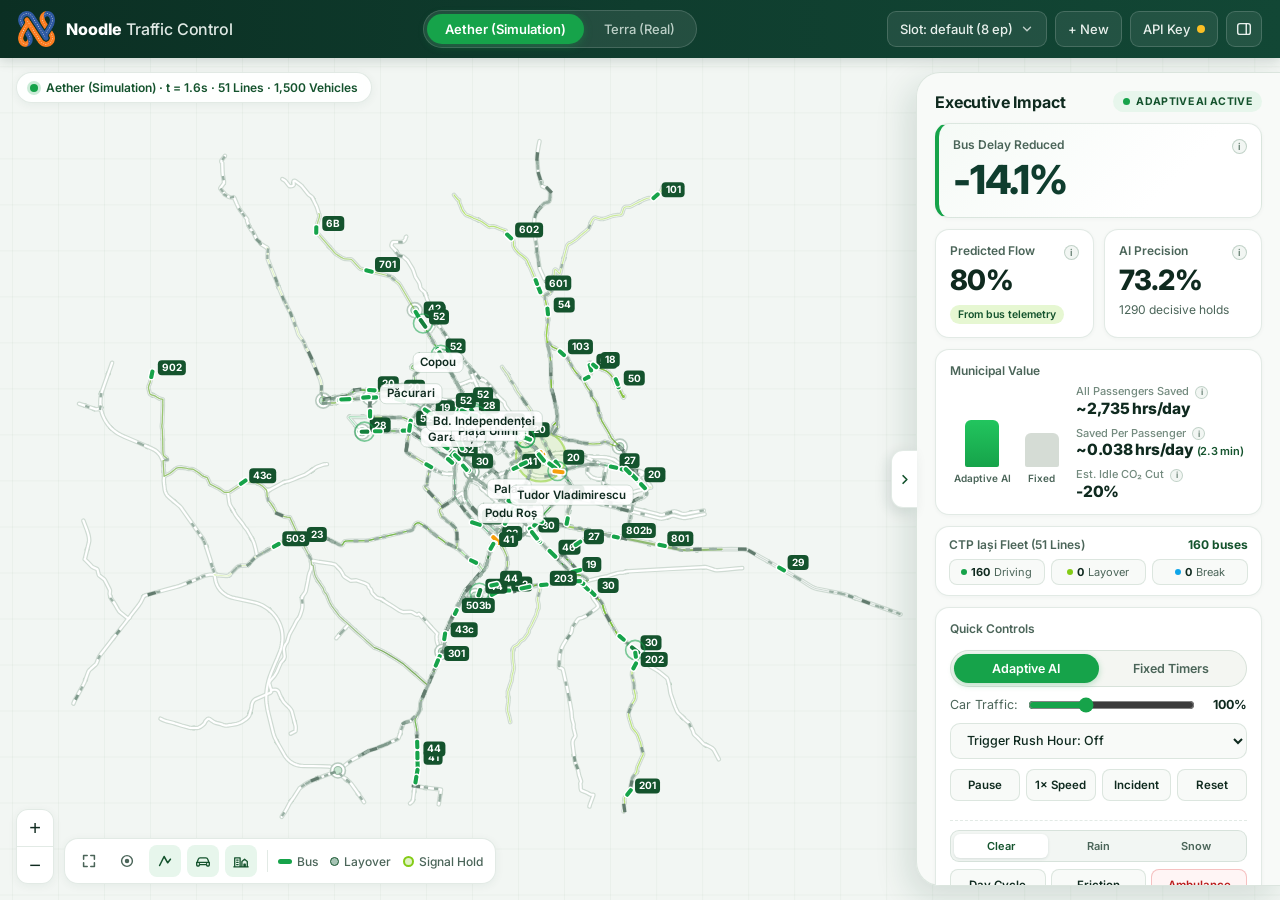
==== commit d3becd9a: "PLS be ultimul update?" ====
--- a/docs/index.html
+++ b/docs/index.html
@@ -2,7 +2,8 @@
 <html lang="en">
 <head>
   <meta charset="UTF-8" />
-  <meta name="viewport" content="width=device-width, initial-scale=1.0" />
+  <meta name="viewport" content="width=device-width, initial-scale=1.0, viewport-fit=cover" />
+  <meta name="theme-color" content="#0f3d2e" />
   <title>Noodle Traffic Control — Iași</title>
   <link rel="icon" type="image/png" href="assets/noodle-logo.png" />
   <link rel="preconnect" href="https://fonts.googleapis.com" />
@@ -21,10 +22,10 @@
     <!-- Center Mode Switcher: Aether (Simulation) | Terra (Real) -->
     <div class="mode-switch" role="tablist" aria-label="Operating mode">
       <button id="btnModeAether" class="mode-pill active" role="tab" aria-selected="true">
-        Aether (Simulation)
+        <span class="mode-label-full">Aether (Simulation)</span><span class="mode-label-short" aria-hidden="true">Aether</span>
       </button>
       <button id="btnModeTerra" class="mode-pill" role="tab" aria-selected="false">
-        Terra (Real)
+        <span class="mode-label-full">Terra (Real)</span><span class="mode-label-short" aria-hidden="true">Terra</span>
       </button>
     </div>
 
@@ -32,6 +33,7 @@
     <div class="topbar-actions">
       <div class="slot-wrap">
         <button id="btnSlotMenu" class="top-btn slot-btn" title="Select or manage ML save slots">
+          <svg class="slot-ic" viewBox="0 0 18 18" fill="none" aria-hidden="true"><path d="M9 2.5L2.5 6 9 9.5 15.5 6 9 2.5zM2.5 9.5L9 13l6.5-3.5M2.5 12.5L9 16l6.5-3.5" stroke="currentColor" stroke-width="1.5" stroke-linecap="round" stroke-linejoin="round"/></svg>
           <span id="slotBtnLabel">Slot: default (15 ep)</span>
           <svg class="chev" viewBox="0 0 16 16" fill="none"><path d="M4 6l4 4 4-4" stroke="currentColor" stroke-width="1.6" stroke-linecap="round" stroke-linejoin="round"/></svg>
         </button>
@@ -42,6 +44,7 @@
           </div>
           <div id="slotList" class="slot-list"></div>
           <div class="popover-foot">
+            <button id="btnNewSlotMobile" class="pop-action primary-soft mobile-only" type="button">+ New Slot</button>
             <button id="btnResetActiveSlot" class="pop-action danger-soft">Reset Active Slot</button>
           </div>
         </div>
@@ -50,7 +53,8 @@
       <button id="btnNewSlot" class="top-btn" title="Create a new clean ML slot">+ New</button>
 
       <button id="btnApiKey" class="top-btn api-btn" title="Configure Tranzy / CTP API Key">
-        <span>API Key</span>
+        <svg class="api-ic" viewBox="0 0 18 18" fill="none" aria-hidden="true"><circle cx="6.2" cy="9" r="3.2" stroke="currentColor" stroke-width="1.5"/><path d="M9.4 9H16M13.5 9v2.3M15.5 9v1.7" stroke="currentColor" stroke-width="1.5" stroke-linecap="round"/></svg>
+        <span class="api-btn-text">API Key</span>
         <span id="apiDot" class="status-dot"></span>
       </button>
 
@@ -107,14 +111,42 @@
       </div>
     </div>
 
-    <!-- COLLAPSIBLE FLOATING RIGHT DRAWER (Rounded Left Corners) -->
-    <aside id="drawer" class="drawer" aria-label="Executive Impact Panel">
+    <!-- COLLAPSIBLE FLOATING RIGHT DRAWER (Desktop) / SWIPEABLE BOTTOM SHEET (Mobile) -->
+    <aside id="drawer" class="drawer" data-snap="peek" data-mobile-view="controls" aria-label="Executive Impact Panel">
       <button id="btnDrawerTab" class="drawer-tab" title="Collapse / expand panel" aria-label="Collapse panel">
         <svg id="drawerChevron" viewBox="0 0 16 16" fill="none"><path d="M6.5 4l4 4-4 4" stroke="currentColor" stroke-width="1.8" stroke-linecap="round" stroke-linejoin="round"/></svg>
       </button>
 
+      <!-- MOBILE BOTTOM SHEET HANDLE & PEEK BAR (hidden on desktop) -->
+      <div id="sheetHeader" class="sheet-header mobile-only">
+        <div id="sheetDragZone" class="sheet-drag-zone" aria-label="Drag to resize panel">
+          <span class="sheet-pill"></span>
+        </div>
+        <div class="sheet-peek-row">
+          <button id="btnPeekImpact" class="sheet-peek-stats" type="button" title="View Executive Impact">
+            <span id="peekDot" class="peek-dot"></span>
+            <span class="peek-metric"><strong id="peekDelay">-14.2%</strong> <small>Delay</small></span>
+            <span class="peek-sep">&middot;</span>
+            <span class="peek-metric"><strong id="peekFlow">85%</strong> <small>Flow</small></span>
+          </button>
+          <div class="sheet-peek-actions">
+            <button id="btnPeekPause" class="peek-icon-btn" type="button" title="Pause / Resume simulation" aria-label="Pause or resume simulation">
+              <svg id="peekPauseIcon" viewBox="0 0 18 18" fill="none"><rect x="4.5" y="3.5" width="3" height="11" rx="1" fill="currentColor"/><rect x="10.5" y="3.5" width="3" height="11" rx="1" fill="currentColor"/></svg>
+            </button>
+            <button id="btnPeekControls" class="peek-ctrl-btn" type="button">
+              <span id="peekCtrlLabel">Controls</span>
+              <svg class="peek-chev" viewBox="0 0 16 16" fill="none"><path d="M4 10l4-4 4 4" stroke="currentColor" stroke-width="1.8" stroke-linecap="round" stroke-linejoin="round"/></svg>
+            </button>
+          </div>
+        </div>
+        <div class="sheet-tabs" role="tablist" aria-label="Panel sections">
+          <button id="tabMobileControls" class="sheet-tab active" role="tab" aria-selected="true" type="button">Controls</button>
+          <button id="tabMobileImpact" class="sheet-tab" role="tab" aria-selected="false" type="button">Impact &amp; Fleet</button>
+        </div>
+      </div>
+
       <div class="drawer-inner">
-        <div class="drawer-head">
+        <div class="drawer-head" data-mobile-tab="impact">
           <h2>Executive Impact</h2>
           <span id="statusBadge" class="status-pill adaptive">
             <i class="dot"></i>
@@ -123,7 +155,7 @@
         </div>
 
         <!-- Hero Metric Card -->
-        <section class="card hero-card tip-target" data-tip="delay_reduced">
+        <section class="card hero-card tip-target" data-tip="delay_reduced" data-mobile-tab="impact">
           <div class="card-label-row">
             <span class="card-label" id="heroLabel">Bus Delay Reduced</span>
             <span class="info-ic" aria-hidden="true">i</span>
@@ -132,7 +164,7 @@
         </section>
 
         <!-- Secondary KPI Row -->
-        <section class="kpi-pair">
+        <section class="kpi-pair" data-mobile-tab="impact">
           <div class="card kpi-card tip-target" data-tip="predicted_flow">
             <div class="card-label-row">
               <span class="card-label">Predicted Flow</span>
@@ -152,7 +184,7 @@
         </section>
 
         <!-- Municipal Value Comparison Card -->
-        <section class="card value-card">
+        <section class="card value-card" data-mobile-tab="impact">
           <div class="card-label">Municipal Value</div>
           <div class="value-grid">
             <div class="bar-chart tip-target" data-tip="municipal_bars">
@@ -183,7 +215,7 @@
         </section>
 
         <!-- Fleet Status Strip (51 Lines + Layovers/Breaks) -->
-        <section class="card fleet-card tip-target" data-tip="fleet_status">
+        <section class="card fleet-card tip-target" data-tip="fleet_status" data-mobile-tab="impact">
           <div class="fleet-row">
             <span class="fleet-title" id="fleetTitle">CTP Iași Fleet (51 Lines) <i class="info-ic sm">i</i></span>
             <span class="fleet-total" id="fleetTotal">158 buses</span>
@@ -195,8 +227,18 @@
           </div>
         </section>
 
+        <!-- Mobile-only Map Legend inside Impact tab -->
+        <section class="card mobile-legend-card mobile-only" data-mobile-tab="impact">
+          <div class="card-label">Map Legend</div>
+          <div class="mobile-legend-row">
+            <span class="leg"><i class="leg-bus"></i>CTP Bus</span>
+            <span class="leg"><i class="leg-rest"></i>Layover</span>
+            <span class="leg"><i class="leg-hold"></i>Signal Hold</span>
+          </div>
+        </section>
+
         <!-- AETHER QUICK CONTROLS -->
-        <section id="aetherControls" class="card controls-card">
+        <section id="aetherControls" class="card controls-card" data-mobile-tab="controls">
           <div class="card-label">Quick Controls</div>
 
           <div class="seg-control">
@@ -246,7 +288,7 @@
         </section>
 
         <!-- TERRA LIVE CONTROLS & AI ADVISORIES -->
-        <section id="terraControls" class="card controls-card hidden">
+        <section id="terraControls" class="card controls-card hidden" data-mobile-tab="controls">
           <div class="card-label">Terra Live Feed (Tranzy API)</div>
           <div id="terraStatusBox" class="terra-status">
             Configure your Tranzy API key to stream live CTP Iași vehicles.
@@ -269,7 +311,10 @@
 
   <!-- STRUCTURED HOVER STAT TOOLTIP (floats cleanly to the left of the Executive Drawer) -->
   <div id="statTooltip" class="stat-tooltip hidden" role="tooltip">
-    <div class="st-title" id="stTitle"></div>
+    <div class="st-head">
+      <div class="st-title" id="stTitle"></div>
+      <button id="btnCloseStatTip" class="st-close mobile-only" type="button" aria-label="Close tooltip">&times;</button>
+    </div>
     <div class="st-row"><span class="st-key">What:</span><span id="stWhat"></span></div>
     <div class="st-row"><span class="st-key">How:</span><span id="stHow"></span></div>
     <div class="st-impact" id="stImpact"></div>
--- a/docs/styles.css
+++ b/docs/styles.css
@@ -35,15 +35,32 @@
 html, body {
   width: 100%;
   height: 100%;
+  height: 100dvh;
   overflow: hidden;
+  overflow: clip;
   font-family: 'Inter', -apple-system, BlinkMacSystemFont, 'Segoe UI', Roboto, sans-serif;
   background: var(--pearl-white);
   color: var(--ink);
   -webkit-font-smoothing: antialiased;
+  overscroll-behavior: none;
+}
+
+button, select, input {
+  -webkit-tap-highlight-color: transparent;
 }
 
 .hidden {
   display: none !important;
+}
+
+.mobile-only {
+  display: none !important;
+}
+
+.mode-label-short,
+.slot-ic,
+.api-ic {
+  display: none;
 }
 
 /* ==================== TOP BAR (Bottle Green) ==================== */
@@ -281,6 +298,15 @@
   cursor: pointer;
 }
 
+.pop-action.primary-soft {
+  background: var(--mint-soft);
+  color: var(--forest-green);
+}
+
+.pop-action.primary-soft:hover {
+  background: #d5f0de;
+}
+
 .pop-action.danger-soft {
   background: #fef2f2;
   color: #b91c1c;
@@ -295,7 +321,9 @@
   position: relative;
   width: 100%;
   height: calc(100vh - var(--topbar-h));
+  height: calc(100dvh - var(--topbar-h));
   overflow: hidden;
+  overflow: clip;
 }
 
 .map-wrap {
@@ -309,6 +337,9 @@
   height: 100%;
   display: block;
   cursor: grab;
+  touch-action: none;
+  user-select: none;
+  -webkit-user-select: none;
 }
 
 #cityCanvas:active {
@@ -808,12 +839,34 @@
   gap: 6px;
 }
 
+.st-head {
+  display: flex;
+  align-items: center;
+  justify-content: space-between;
+  gap: 8px;
+  border-bottom: 1px solid rgba(255, 255, 255, 0.12);
+  padding-bottom: 5px;
+}
+
 .st-title {
   font-size: 12.5px;
   font-weight: 700;
   color: #bbf7d0;
-  border-bottom: 1px solid rgba(255, 255, 255, 0.12);
-  padding-bottom: 5px;
+}
+
+.st-close {
+  border: none;
+  background: rgba(255, 255, 255, 0.12);
+  color: var(--snow-white);
+  width: 24px;
+  height: 24px;
+  border-radius: 50%;
+  font-size: 16px;
+  line-height: 1;
+  align-items: center;
+  justify-content: center;
+  cursor: pointer;
+  flex-shrink: 0;
 }
 
 .st-row {
@@ -1271,3 +1324,641 @@
   grid-template-columns: repeat(3, 1fr);
   gap: 5px;
 }
+
+/* ==================== PHONE / MOBILE LAYOUT (<= 768px) ==================== */
+@media (max-width: 768px) {
+  :root {
+    --topbar-h: calc(52px + env(safe-area-inset-top, 0px));
+    --sheet-peek-h: calc(68px + env(safe-area-inset-bottom, 0px));
+  }
+
+  .mobile-only {
+    display: flex !important;
+  }
+
+  .mobile-legend-card.mobile-only {
+    display: block !important;
+  }
+
+  /* Compact Single-Row Top Bar (zero overflow even on 320px-360px phones) */
+  .topbar {
+    padding: env(safe-area-inset-top, 0px) 10px 0;
+    gap: 6px;
+  }
+
+  .brand {
+    gap: 0;
+    flex-shrink: 0;
+  }
+
+  .brand-logo {
+    height: 28px;
+  }
+
+  .brand-title {
+    display: none;
+  }
+
+  .mode-switch {
+    padding: 2px;
+    gap: 2px;
+    flex-shrink: 0;
+  }
+
+  .mode-label-full {
+    display: none;
+  }
+
+  .mode-label-short {
+    display: inline;
+  }
+
+  .mode-pill {
+    padding: 6px 13px;
+    font-size: 12.5px;
+  }
+
+  .topbar-actions {
+    gap: 5px;
+    flex-shrink: 0;
+  }
+
+  .top-btn {
+    height: 36px;
+    padding: 0 9px;
+    font-size: 12px;
+    gap: 5px;
+    border-radius: 9px;
+  }
+
+  #btnNewSlot {
+    display: none;
+  }
+
+  .slot-ic,
+  .api-ic {
+    display: inline-block;
+    width: 15px;
+    height: 15px;
+    flex-shrink: 0;
+  }
+
+  .slot-btn {
+    padding: 0 8px;
+    gap: 4px;
+    max-width: 110px;
+  }
+
+  #slotBtnLabel {
+    overflow: hidden;
+    text-overflow: ellipsis;
+    max-width: 58px;
+  }
+
+  .api-btn {
+    padding: 0 9px;
+    gap: 5px;
+  }
+
+  .api-btn-text {
+    display: none;
+  }
+
+  .icon-btn {
+    width: 36px;
+    padding: 0;
+  }
+
+  /* Full-width floating Slot Popover */
+  .popover {
+    position: fixed;
+    left: 10px;
+    right: 10px;
+    top: calc(var(--topbar-h) + 8px);
+    width: auto;
+    max-width: 360px;
+    margin: 0 auto;
+    border-radius: 16px;
+  }
+
+  .slot-item {
+    padding: 11px 12px;
+    font-size: 14px;
+  }
+
+  .popover-foot {
+    display: grid;
+    grid-template-columns: 1fr 1fr;
+    gap: 8px;
+    padding: 10px;
+  }
+
+  .pop-action {
+    padding: 10px 10px;
+    font-size: 13px;
+    justify-content: center;
+    align-items: center;
+  }
+
+  /* Compact Map Status Chip */
+  .map-status-chip {
+    top: 10px;
+    left: 10px;
+    max-width: calc(100vw - 20px);
+    padding: 5px 10px;
+    font-size: 11.5px;
+    gap: 6px;
+  }
+
+  #mapClockText {
+    overflow: hidden;
+    text-overflow: ellipsis;
+    white-space: nowrap;
+  }
+
+  .map-tooltip {
+    max-width: calc(100vw - 24px);
+    white-space: normal;
+    line-height: 1.35;
+    font-size: 12px;
+    padding: 7px 11px;
+  }
+
+  /* Split Map Controls: Layer Pill (bottom-left) + Zoom Stack (bottom-right), riding above the Bottom Sheet */
+  .map-controls {
+    left: 10px;
+    right: 10px;
+    bottom: calc(var(--sheet-peek-h) + 10px);
+    justify-content: space-between;
+    align-items: flex-end;
+    gap: 8px;
+    pointer-events: none;
+    transition: bottom 0.28s cubic-bezier(0.22, 1, 0.36, 1), opacity 0.2s ease;
+  }
+
+  .workspace.sheet-half .map-controls {
+    bottom: calc(52dvh + 10px);
+  }
+
+  .workspace.sheet-full .map-controls {
+    opacity: 0;
+    pointer-events: none;
+  }
+
+  .zoom-stack,
+  .map-pill-bar {
+    pointer-events: auto;
+  }
+
+  .map-pill-bar {
+    order: 1;
+    padding: 4px;
+    gap: 2px;
+    border-radius: 12px;
+  }
+
+  .map-icon-btn {
+    width: 38px;
+    height: 38px;
+    border-radius: 9px;
+  }
+
+  .map-icon-btn svg {
+    width: 19px;
+    height: 19px;
+  }
+
+  .bar-sep,
+  .legend-items {
+    display: none;
+  }
+
+  .zoom-stack {
+    order: 2;
+    border-radius: 12px;
+  }
+
+  .map-btn {
+    width: 40px;
+    height: 40px;
+    font-size: 22px;
+  }
+
+  /* ==================== NATIVE SWIPEABLE BOTTOM SHEET ==================== */
+  .drawer {
+    position: absolute;
+    left: 0;
+    right: 0;
+    bottom: 0;
+    top: auto;
+    width: 100%;
+    height: var(--sheet-peek-h);
+    max-height: calc(100dvh - var(--topbar-h) - 6px);
+    border-radius: 20px 20px 0 0;
+    border: 1px solid var(--border);
+    border-bottom: none;
+    box-shadow: 0 -8px 30px rgba(15, 61, 46, 0.16);
+    background: rgba(248, 250, 248, 0.98);
+    padding-bottom: env(safe-area-inset-bottom, 0px);
+    transform: none !important;
+    transition: height 0.28s cubic-bezier(0.22, 1, 0.36, 1);
+    overflow: hidden;
+  }
+
+  .drawer.dragging {
+    transition: none;
+  }
+
+  .drawer[data-snap="peek"],
+  .drawer.collapsed {
+    height: var(--sheet-peek-h);
+  }
+
+  .drawer[data-snap="half"] {
+    height: 52dvh;
+  }
+
+  .drawer[data-snap="full"] {
+    height: 84dvh;
+  }
+
+  .drawer-tab {
+    display: none;
+  }
+
+  /* Bottom Sheet Handle + Live Peek Row + Section Tabs */
+  .sheet-header {
+    flex-direction: column;
+    flex-shrink: 0;
+    background: rgba(248, 250, 248, 0.98);
+    border-bottom: 1px solid var(--border);
+    touch-action: none;
+    user-select: none;
+    -webkit-user-select: none;
+  }
+
+  .drawer[data-snap="peek"] .sheet-header {
+    border-bottom-color: transparent;
+  }
+
+  .sheet-drag-zone {
+    width: 100%;
+    padding: 8px 0 4px;
+    display: flex;
+    justify-content: center;
+    align-items: center;
+    cursor: grab;
+  }
+
+  .sheet-pill {
+    width: 38px;
+    height: 4px;
+    border-radius: 999px;
+    background: rgba(20, 83, 45, 0.22);
+  }
+
+  .sheet-peek-row {
+    display: flex;
+    align-items: center;
+    justify-content: space-between;
+    gap: 8px;
+    padding: 2px 12px 10px;
+    min-height: 48px;
+  }
+
+  .sheet-peek-stats {
+    border: none;
+    background: transparent;
+    display: inline-flex;
+    align-items: center;
+    gap: 7px;
+    padding: 4px 6px 4px 2px;
+    border-radius: 10px;
+    cursor: pointer;
+    font-family: inherit;
+    color: var(--ink);
+    min-width: 0;
+  }
+
+  .sheet-peek-stats:active {
+    background: var(--mint-soft);
+  }
+
+  .peek-dot {
+    width: 8px;
+    height: 8px;
+    border-radius: 50%;
+    background: var(--kelly-green);
+    box-shadow: 0 0 0 3px rgba(22, 163, 74, 0.2);
+    flex-shrink: 0;
+  }
+
+  .peek-dot.fixed {
+    background: #94a3b8;
+    box-shadow: none;
+  }
+
+  .peek-metric {
+    display: inline-flex;
+    align-items: baseline;
+    gap: 3px;
+    white-space: nowrap;
+  }
+
+  .peek-metric strong {
+    font-size: 16px;
+    font-weight: 800;
+    letter-spacing: -0.02em;
+    color: var(--bottle-green);
+  }
+
+  .peek-metric small {
+    font-size: 11px;
+    font-weight: 600;
+    color: var(--ink-muted);
+  }
+
+  .peek-sep {
+    color: var(--ink-dim);
+    font-weight: 700;
+  }
+
+  .sheet-peek-actions {
+    display: inline-flex;
+    align-items: center;
+    gap: 6px;
+    flex-shrink: 0;
+  }
+
+  .peek-icon-btn {
+    width: 36px;
+    height: 36px;
+    border-radius: 10px;
+    border: 1px solid var(--border);
+    background: var(--snow-white);
+    color: var(--forest-green);
+    display: inline-flex;
+    align-items: center;
+    justify-content: center;
+    cursor: pointer;
+  }
+
+  .peek-icon-btn svg {
+    width: 17px;
+    height: 17px;
+  }
+
+  .peek-ctrl-btn {
+    height: 36px;
+    padding: 0 11px 0 12px;
+    border-radius: 10px;
+    border: 1px solid rgba(22, 163, 74, 0.26);
+    background: var(--mint-soft);
+    color: var(--forest-green);
+    font-family: inherit;
+    font-size: 12.5px;
+    font-weight: 700;
+    display: inline-flex;
+    align-items: center;
+    gap: 5px;
+    cursor: pointer;
+  }
+
+  .peek-chev {
+    width: 14px;
+    height: 14px;
+    transition: transform 0.24s ease;
+  }
+
+  .drawer:not([data-snap="peek"]) .peek-chev {
+    transform: rotate(180deg);
+  }
+
+  /* Mobile Section Tabs (Controls | Impact & Fleet) */
+  .sheet-tabs {
+    display: grid;
+    grid-template-columns: 1fr 1fr;
+    gap: 4px;
+    margin: 0 12px 10px;
+    padding: 3px;
+    border-radius: 11px;
+    background: var(--ivory-white);
+    border: 1px solid var(--border);
+  }
+
+  .drawer[data-snap="peek"] .sheet-tabs {
+    display: none;
+  }
+
+  .sheet-tab {
+    border: none;
+    background: transparent;
+    padding: 8px 10px;
+    border-radius: 8px;
+    font-family: inherit;
+    font-size: 13px;
+    font-weight: 600;
+    color: var(--ink-muted);
+    cursor: pointer;
+    transition: all 0.16s ease;
+  }
+
+  .sheet-tab.active {
+    background: var(--snow-white);
+    color: var(--forest-green);
+    box-shadow: 0 1px 4px rgba(15, 61, 46, 0.12);
+  }
+
+  /* Mobile Tab Filtering inside Drawer Inner */
+  .drawer[data-mobile-view="controls"] [data-mobile-tab="impact"] {
+    display: none !important;
+  }
+
+  .drawer[data-mobile-view="impact"] [data-mobile-tab="controls"] {
+    display: none !important;
+  }
+
+  .drawer-inner {
+    flex: 1;
+    min-height: 0;
+    padding: 10px 12px calc(22px + env(safe-area-inset-bottom, 0px));
+    gap: 10px;
+    -webkit-overflow-scrolling: touch;
+    overscroll-behavior: contain;
+  }
+
+  .drawer[data-snap="peek"] .drawer-inner {
+    overflow: hidden;
+    pointer-events: none;
+  }
+
+  /* Comfortable Touch Sizing for Cards & Controls */
+  .card {
+    padding: 12px 13px;
+    border-radius: 14px;
+  }
+
+  .hero-value {
+    font-size: 34px;
+  }
+
+  .kpi-value {
+    font-size: 24px;
+  }
+
+  .value-grid {
+    grid-template-columns: 102px 1fr;
+    gap: 12px;
+  }
+
+  .val-item strong {
+    font-size: 14.5px;
+  }
+
+  .mobile-legend-row {
+    display: flex;
+    align-items: center;
+    justify-content: space-between;
+    gap: 10px;
+    padding-top: 4px;
+    font-size: 12.5px;
+    font-weight: 500;
+    color: var(--ink-muted);
+  }
+
+  .seg-btn {
+    padding: 10px 10px;
+    font-size: 13px;
+  }
+
+  .slider-row {
+    font-size: 13px;
+    padding: 2px 0;
+  }
+
+  .slider-row input[type="range"] {
+    height: 28px;
+  }
+
+  .select-wrap select {
+    height: 42px;
+    font-size: 16px;
+    padding: 0 12px;
+  }
+
+  .mini-actions {
+    grid-template-columns: repeat(2, 1fr);
+    gap: 8px;
+  }
+
+  .mini-btn {
+    height: 40px;
+    font-size: 13px;
+    border-radius: 10px;
+  }
+
+  .w-btn {
+    padding: 9px 6px;
+    font-size: 12.5px;
+  }
+
+  .scenario-row {
+    gap: 7px;
+  }
+
+  .scenario-row .mini-btn {
+    height: 40px;
+    font-size: 12px;
+  }
+
+  /* Stat Tooltip: centered cleanly in upper viewport on mobile tap */
+  .stat-tooltip {
+    left: 12px !important;
+    right: 12px;
+    top: calc(var(--topbar-h) + 12px) !important;
+    width: auto;
+    max-width: 380px;
+    margin: 0 auto;
+    pointer-events: auto;
+    padding: 13px 14px;
+  }
+
+  /* Modals: safe-area & iOS keyboard friendly */
+  .modal-backdrop {
+    padding: 16px 12px;
+    align-items: flex-start;
+    padding-top: max(20px, 10vh);
+  }
+
+  .modal-card {
+    width: 100%;
+    max-width: 400px;
+    max-height: calc(100dvh - 36px);
+    overflow-y: auto;
+    padding: 18px;
+    border-radius: 18px;
+  }
+
+  .field-input {
+    height: 44px;
+    font-size: 16px;
+  }
+
+  .btn-ghost,
+  .btn-primary {
+    height: 42px;
+    font-size: 14px;
+    padding: 0 16px;
+  }
+}
+
+/* Extra-narrow phones (320px - 390px) */
+@media (max-width: 390px) {
+  .mode-pill {
+    padding: 6px 10px;
+    font-size: 12px;
+  }
+
+  #slotBtnLabel {
+    display: none;
+  }
+
+  .slot-btn {
+    padding: 0 8px;
+  }
+
+  .peek-metric strong {
+    font-size: 14.5px;
+  }
+
+  .peek-metric small {
+    font-size: 10.5px;
+  }
+
+  .peek-ctrl-btn {
+    padding: 0 9px 0 10px;
+    font-size: 12px;
+  }
+
+  .map-icon-btn {
+    width: 34px;
+    height: 34px;
+  }
+
+  .map-btn {
+    width: 38px;
+    height: 38px;
+  }
+}
+
+/* Landscape phone (short screen height) */
+@media (max-height: 500px) and (max-width: 960px) {
+  .drawer[data-snap="half"] {
+    height: 62dvh;
+  }
+
+  .workspace.sheet-half .map-controls {
+    opacity: 0;
+    pointer-events: none;
+  }
+}
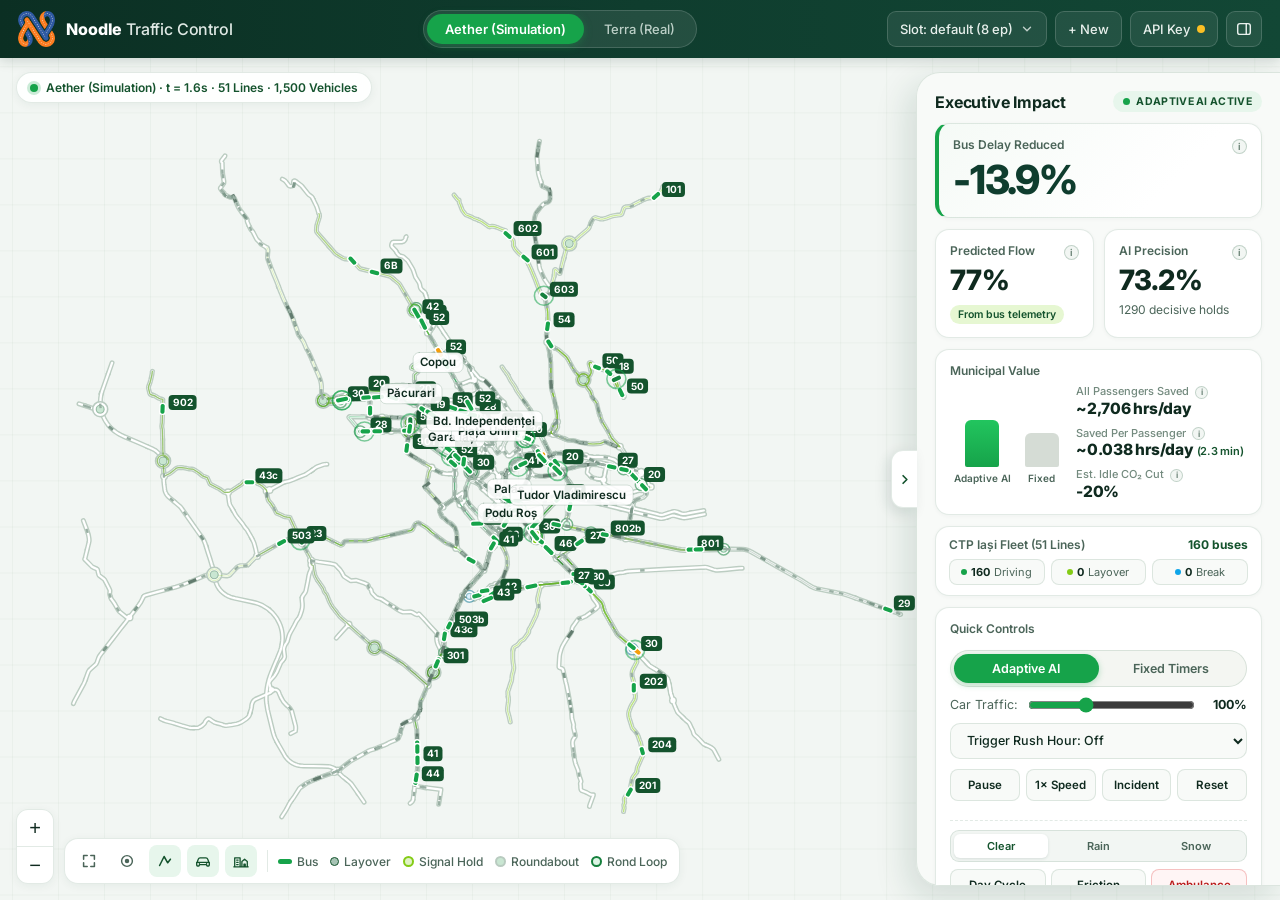
==== commit b6a70086: "Final_V132" ====
--- a/docs/index.html
+++ b/docs/index.html
@@ -106,6 +106,8 @@
             <span class="leg"><i class="leg-bus"></i>Bus</span>
             <span class="leg"><i class="leg-rest"></i>Layover</span>
             <span class="leg"><i class="leg-hold"></i>Signal Hold</span>
+            <span class="leg"><i class="leg-rb"></i>Roundabout</span>
+            <span class="leg"><i class="leg-rond"></i>Rond Loop</span>
           </div>
         </div>
       </div>
@@ -234,6 +236,8 @@
             <span class="leg"><i class="leg-bus"></i>CTP Bus</span>
             <span class="leg"><i class="leg-rest"></i>Layover</span>
             <span class="leg"><i class="leg-hold"></i>Signal Hold</span>
+            <span class="leg"><i class="leg-rb"></i>Roundabout</span>
+            <span class="leg"><i class="leg-rond"></i>Rond Loop</span>
           </div>
         </section>
 
--- a/docs/styles.css
+++ b/docs/styles.css
@@ -517,6 +517,24 @@
   border-radius: 50%;
   border: 2px solid var(--lime-green);
   background: rgba(132, 204, 22, 0.25);
+  display: inline-block;
+}
+
+.leg-rb {
+  width: 11px;
+  height: 11px;
+  border-radius: 50%;
+  border: 2px solid #b9cbc0;
+  background: #c9e6d2;
+  display: inline-block;
+}
+
+.leg-rond {
+  width: 11px;
+  height: 11px;
+  border-radius: 50%;
+  border: 2px solid #15803d;
+  background: #dcf5e4;
   display: inline-block;
 }
 
@@ -1503,6 +1521,10 @@
   .workspace.sheet-full .map-controls {
     opacity: 0;
     pointer-events: none;
+  }
+
+  .workspace.sheet-dragging .map-controls {
+    transition: none;
   }
 
   .zoom-stack,
@@ -1597,13 +1619,17 @@
     -webkit-user-select: none;
   }
 
+  .sheet-header button {
+    touch-action: none;
+  }
+
   .drawer[data-snap="peek"] .sheet-header {
     border-bottom-color: transparent;
   }
 
   .sheet-drag-zone {
     width: 100%;
-    padding: 8px 0 4px;
+    padding: 10px 0 6px;
     display: flex;
     justify-content: center;
     align-items: center;
@@ -1611,10 +1637,10 @@
   }
 
   .sheet-pill {
-    width: 38px;
-    height: 4px;
+    width: 44px;
+    height: 5px;
     border-radius: 999px;
-    background: rgba(20, 83, 45, 0.22);
+    background: rgba(20, 83, 45, 0.30);
   }
 
   .sheet-peek-row {
@@ -1817,9 +1843,10 @@
 
   .mobile-legend-row {
     display: flex;
+    flex-wrap: wrap;
     align-items: center;
-    justify-content: space-between;
-    gap: 10px;
+    justify-content: flex-start;
+    gap: 8px 14px;
     padding-top: 4px;
     font-size: 12.5px;
     font-weight: 500;
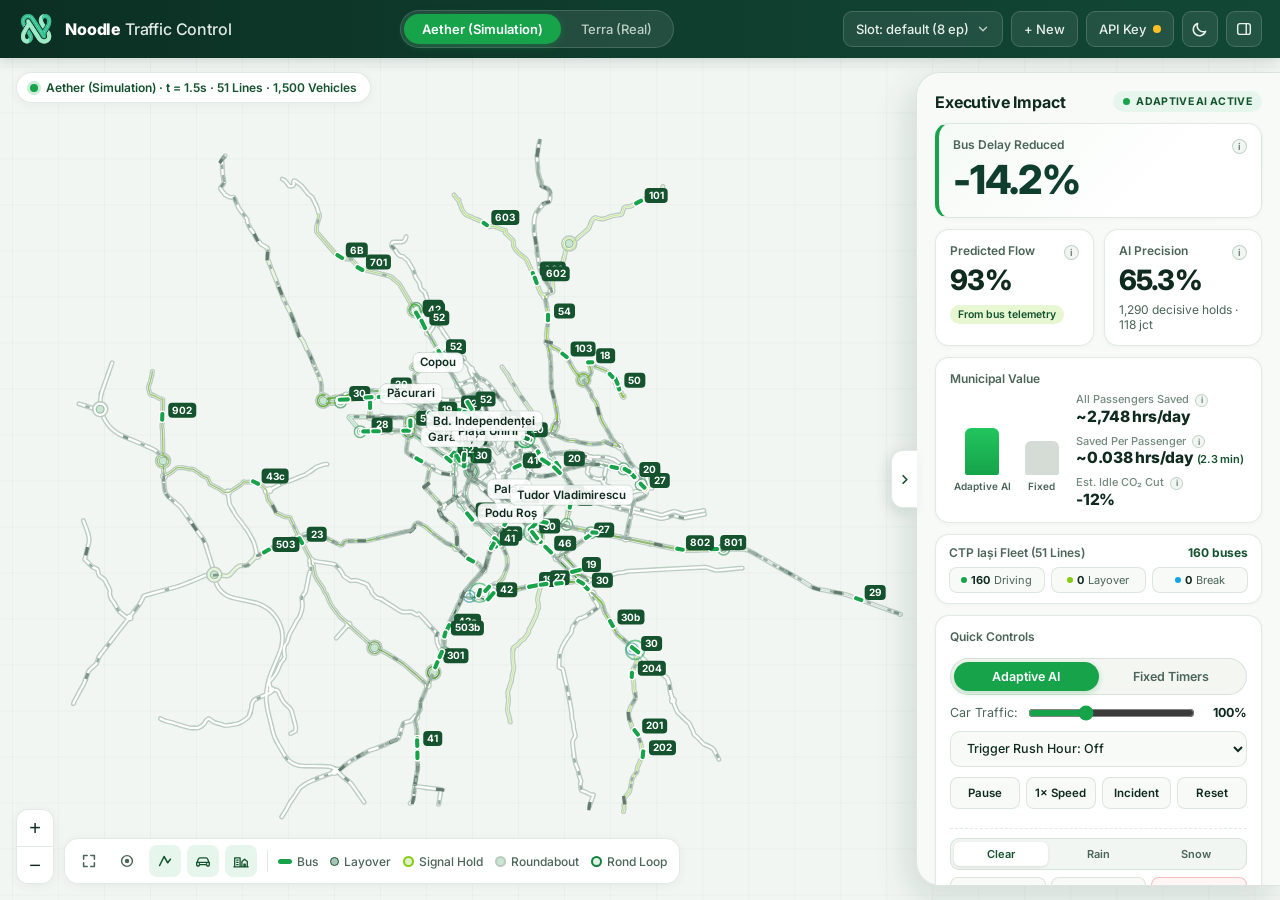
==== commit 9b6a4c16: "last_LAST_V999900999" ====
--- a/docs/index.html
+++ b/docs/index.html
@@ -58,6 +58,11 @@
         <span id="apiDot" class="status-dot"></span>
       </button>
 
+      <button id="btnThemeToggle" class="top-btn icon-btn" title="Switch between Dark and Light mode" aria-label="Toggle dark or light theme">
+        <svg id="themeIconMoon" viewBox="0 0 20 20" fill="none" aria-hidden="true"><path d="M16.2 12.6A6.8 6.8 0 017.4 3.8a7 7 0 108.8 8.8z" stroke="currentColor" stroke-width="1.7" stroke-linecap="round" stroke-linejoin="round"/></svg>
+        <svg id="themeIconSun" class="hidden" viewBox="0 0 20 20" fill="none" aria-hidden="true"><circle cx="10" cy="10" r="3.6" stroke="currentColor" stroke-width="1.7"/><path d="M10 2.5v1.8M10 15.7v1.8M2.5 10h1.8M15.7 10h1.8M4.7 4.7l1.3 1.3M14 14l1.3 1.3M15.3 4.7L14 6M6 14l-1.3 1.3" stroke="currentColor" stroke-width="1.6" stroke-linecap="round"/></svg>
+      </button>
+
       <button id="btnToggleDrawer" class="top-btn icon-btn" title="Collapse or expand executive panel" aria-label="Toggle side panel">
         <svg viewBox="0 0 20 20" fill="none"><rect x="3" y="4" width="14" height="12" rx="2.5" stroke="currentColor" stroke-width="1.6"/><path d="M12.5 4v12" stroke="currentColor" stroke-width="1.6"/></svg>
       </button>
--- a/docs/styles.css
+++ b/docs/styles.css
@@ -1989,3 +1989,197 @@
     pointer-events: none;
   }
 }
+
+
+/* ==================== DARK MODE THEME (Deep Emerald & Obsidian) ==================== */
+[data-theme="dark"] {
+  --bottle-green: #09241b;
+  --bottle-green-deep: #061913;
+  --forest-green: #4ade80;
+  --kelly-green: #22c55e;
+  --kelly-hover: #16a34a;
+  --lime-green: #a3e635;
+  --lime-soft: rgba(132, 204, 22, 0.16);
+  --mint-soft: rgba(34, 197, 94, 0.16);
+
+  --snow-white: #11221d;
+  --whisper-white: #0d1b17;
+  --pearl-white: #091411;
+  --ivory-white: #0e1e19;
+  --bone-white: #1c332b;
+
+  --ink: #e8f5ef;
+  --ink-muted: #9eb9ad;
+  --ink-dim: #749285;
+  --border: rgba(134, 239, 172, 0.14);
+  --shadow-lg: -8px 12px 34px rgba(0, 0, 0, 0.52);
+  --shadow-sm: 0 2px 12px rgba(0, 0, 0, 0.36);
+}
+
+[data-theme="dark"] .topbar {
+  background: linear-gradient(90deg, #05140f 0%, #09221a 55%, #0c2b21 100%);
+  border-bottom: 1px solid rgba(134, 239, 172, 0.12);
+  color: #f0faf5;
+}
+
+[data-theme="dark"] .brand-title,
+[data-theme="dark"] .brand-title strong,
+[data-theme="dark"] .mode-pill.active,
+[data-theme="dark"] .seg-btn.active,
+[data-theme="dark"] .mini-btn.primary,
+[data-theme="dark"] .btn-primary {
+  color: #ffffff;
+}
+
+[data-theme="dark"] .popover {
+  background: #10211c;
+  border-color: rgba(134, 239, 172, 0.18);
+  box-shadow: 0 18px 42px rgba(0, 0, 0, 0.58);
+}
+
+[data-theme="dark"] .popover-head,
+[data-theme="dark"] .popover-foot {
+  background: #0c1915;
+}
+
+[data-theme="dark"] .pop-action.danger-soft {
+  background: rgba(220, 38, 38, 0.16);
+  color: #fca5a5;
+}
+
+[data-theme="dark"] .pop-action.danger-soft:hover {
+  background: rgba(220, 38, 38, 0.28);
+}
+
+[data-theme="dark"] .map-status-chip,
+[data-theme="dark"] .zoom-stack,
+[data-theme="dark"] .map-pill-bar {
+  background: rgba(14, 30, 25, 0.92);
+  border-color: rgba(134, 239, 172, 0.16);
+}
+
+[data-theme="dark"] .map-status-chip {
+  color: #bbf7d0;
+}
+
+[data-theme="dark"] .map-tooltip {
+  background: #061812;
+  color: #ecfdf5;
+  border: 1px solid rgba(74, 222, 128, 0.28);
+}
+
+[data-theme="dark"] .drawer {
+  background: rgba(12, 26, 22, 0.96);
+  border-color: rgba(134, 239, 172, 0.15);
+}
+
+[data-theme="dark"] .drawer-tab {
+  background: #11221d;
+  color: #4ade80;
+  border-color: rgba(134, 239, 172, 0.18);
+}
+
+[data-theme="dark"] .card {
+  background: #132721;
+  border-color: rgba(134, 239, 172, 0.12);
+  box-shadow: 0 2px 10px rgba(0, 0, 0, 0.24);
+}
+
+[data-theme="dark"] .hero-card {
+  background: linear-gradient(135deg, #132d24 0%, #11221d 75%);
+  border-left: 4px solid #22c55e;
+}
+
+[data-theme="dark"] .hero-value {
+  color: #4ade80;
+}
+
+[data-theme="dark"] .bar-fill.fixed {
+  background: #2c463d;
+}
+
+[data-theme="dark"] .info-ic {
+  background: #0c1b16;
+  border-color: rgba(134, 239, 172, 0.25);
+  color: #9eb9ad;
+}
+
+[data-theme="dark"] .stat-tooltip {
+  background: #071913;
+  color: #ecfdf5;
+  border-color: rgba(163, 230, 53, 0.42);
+}
+
+[data-theme="dark"] .mini-btn.warn:hover {
+  background: rgba(220, 38, 38, 0.18);
+  color: #fca5a5;
+  border-color: rgba(248, 113, 113, 0.35);
+}
+
+[data-theme="dark"] .mini-btn.emg {
+  background: rgba(220, 38, 38, 0.14);
+  color: #fca5a5;
+  border-color: rgba(248, 113, 113, 0.32);
+}
+
+[data-theme="dark"] .mini-btn.emg:hover {
+  background: rgba(220, 38, 38, 0.26);
+  border-color: #f87171;
+}
+
+[data-theme="dark"] .w-btn.active {
+  background: #1b382f;
+  color: #4ade80;
+}
+
+[data-theme="dark"] .modal-backdrop {
+  background: rgba(2, 10, 7, 0.68);
+}
+
+[data-theme="dark"] .modal-card {
+  background: #11221d;
+  border-color: rgba(134, 239, 172, 0.2);
+}
+
+[data-theme="dark"] .modal-head h3 {
+  color: #ecfdf5;
+}
+
+[data-theme="dark"] .field-input,
+[data-theme="dark"] .select-wrap select {
+  background: #0b1814;
+  color: #e8f5ef;
+  border-color: rgba(134, 239, 172, 0.22);
+}
+
+[data-theme="dark"] .field-msg.error {
+  background: rgba(220, 38, 38, 0.16);
+  color: #fca5a5;
+}
+
+[data-theme="dark"] .sheet-header,
+[data-theme="dark"] .sheet-tabs {
+  background: rgba(12, 26, 22, 0.98);
+  border-color: rgba(134, 239, 172, 0.14);
+}
+
+[data-theme="dark"] .sheet-pill {
+  background: rgba(134, 239, 172, 0.28);
+}
+
+[data-theme="dark"] .peek-ctrl-btn,
+[data-theme="dark"] .peek-icon-btn {
+  background: #173028;
+  color: #e8f5ef;
+  border-color: rgba(134, 239, 172, 0.18);
+}
+
+[data-theme="dark"] .leg-rb {
+  border-color: #3d6255;
+  background: #133b2a;
+}
+
+[data-theme="dark"] .leg-rond {
+  border-color: #22c55e;
+  background: #123b29;
+}
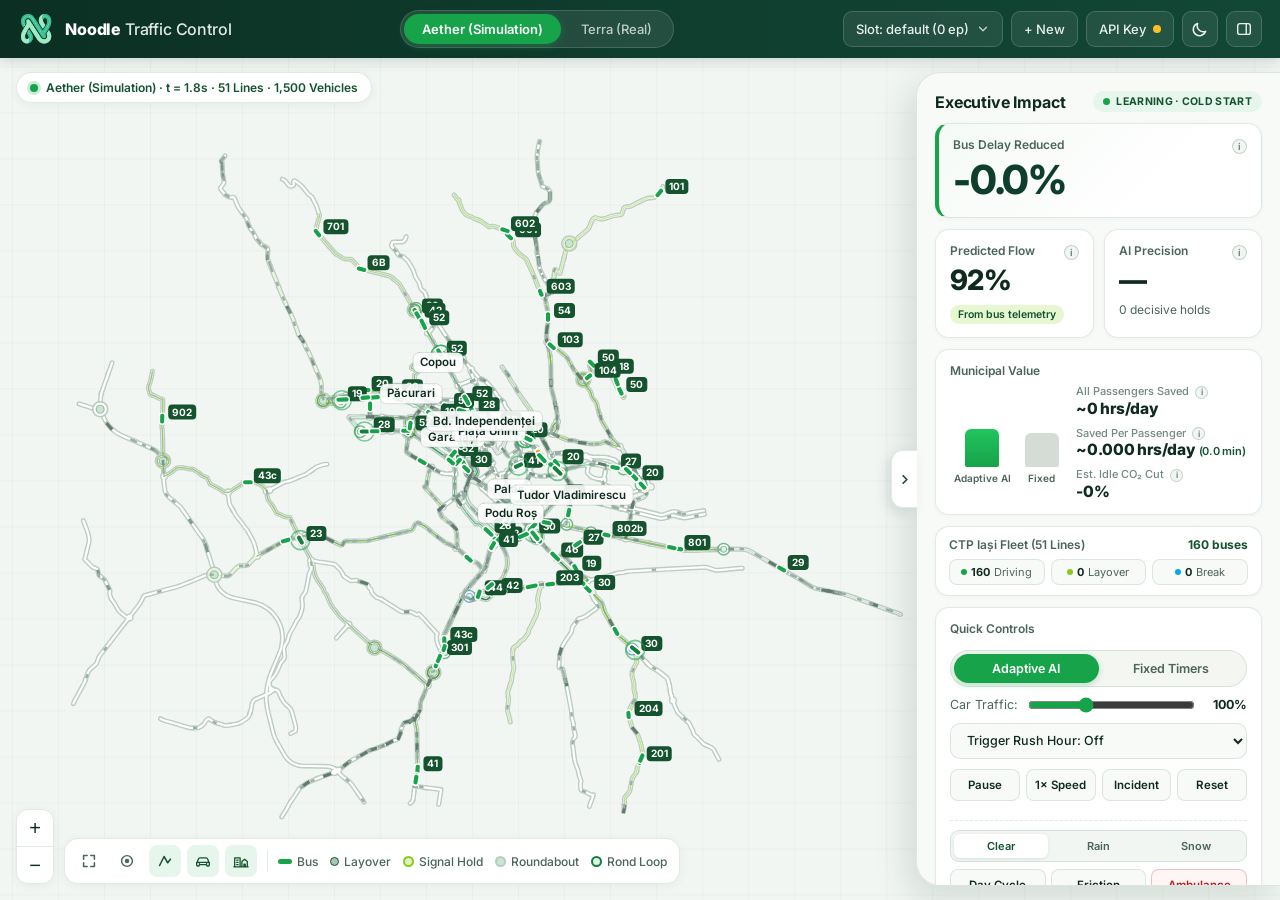
==== commit c13c14c4: "new_slots" ====
--- a/docs/index.html
+++ b/docs/index.html
@@ -34,7 +34,7 @@
       <div class="slot-wrap">
         <button id="btnSlotMenu" class="top-btn slot-btn" title="Select or manage ML save slots">
           <svg class="slot-ic" viewBox="0 0 18 18" fill="none" aria-hidden="true"><path d="M9 2.5L2.5 6 9 9.5 15.5 6 9 2.5zM2.5 9.5L9 13l6.5-3.5M2.5 12.5L9 16l6.5-3.5" stroke="currentColor" stroke-width="1.5" stroke-linecap="round" stroke-linejoin="round"/></svg>
-          <span id="slotBtnLabel">Slot: default (15 ep)</span>
+          <span id="slotBtnLabel">Slot: default (0 ep)</span>
           <svg class="chev" viewBox="0 0 16 16" fill="none"><path d="M4 6l4 4 4-4" stroke="currentColor" stroke-width="1.6" stroke-linecap="round" stroke-linejoin="round"/></svg>
         </button>
         <div id="slotDropdown" class="popover hidden">
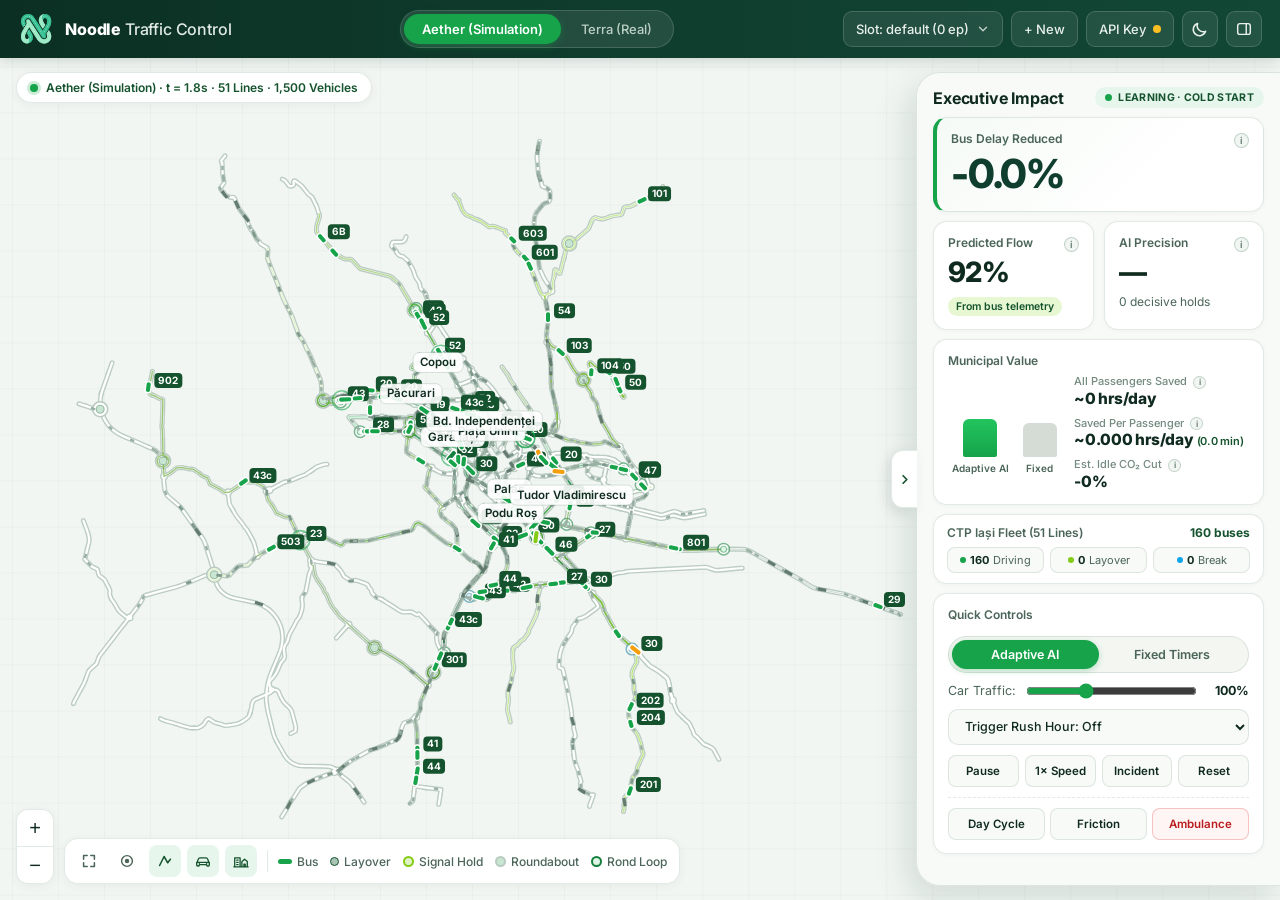
==== commit fcad7cfe: "Remove weather UI buttons (keep backend logic) and refine PC/mobile fit" ====
--- a/docs/index.html
+++ b/docs/index.html
@@ -9,7 +9,7 @@
   <link rel="preconnect" href="https://fonts.googleapis.com" />
   <link rel="preconnect" href="https://fonts.gstatic.com" crossorigin />
   <link href="https://fonts.googleapis.com/css2?family=Inter:wght@400;500;600;700;800&display=swap" rel="stylesheet" />
-  <link rel="stylesheet" href="styles.css" />
+  <link rel="stylesheet" href="styles.css?v=2" />
 </head>
 <body>
   <!-- TOP NAVIGATION BAR (Bottle Green) -->
@@ -283,11 +283,6 @@
           </div>
 
           <div class="realism-bar">
-            <div class="weather-seg" role="group" aria-label="Weather condition">
-              <button id="btnWeatherClear" class="w-btn active" data-weather="clear" title="Clear dry roads">Clear</button>
-              <button id="btnWeatherRain" class="w-btn" data-weather="rain" title="Rain: -15% speed, +25% headway, +18% car demand">Rain</button>
-              <button id="btnWeatherSnow" class="w-btn" data-weather="snow" title="Winter snow: -30% speed, +55% braking distance">Snow</button>
-            </div>
             <div class="scenario-row">
               <button id="btnDayCycle" class="mini-btn" title="Toggle 24h Iași rush-hour clock (07:30 AM → evening)">Day Cycle</button>
               <button id="btnFriction" class="mini-btn" title="Toggle double-parked delivery stops ('5 min pe avarii') on multi-lane roads">Friction</button>
@@ -371,8 +366,8 @@
     </div>
   </div>
 
-  <script src="demo_config.js"></script>
-  <script src="standalone_sim.js"></script>
-  <script src="app.js"></script>
+  <script src="demo_config.js?v=2"></script>
+  <script src="standalone_sim.js?v=2"></script>
+  <script src="app.js?v=2"></script>
 </body>
 </html>
--- a/docs/styles.css
+++ b/docs/styles.css
@@ -597,10 +597,10 @@
 .drawer-inner {
   height: 100%;
   overflow-y: auto;
-  padding: 18px 18px 16px;
+  padding: 14px 16px 14px;
   display: flex;
   flex-direction: column;
-  gap: 11px;
+  gap: 9px;
 }
 
 .drawer-head {
@@ -1300,8 +1300,8 @@
 }
 
 .realism-bar {
-  margin-top: 9px;
-  padding-top: 9px;
+  margin-top: 0;
+  padding-top: 10px;
   border-top: 1px dashed var(--border);
   display: flex;
   flex-direction: column;
@@ -1515,7 +1515,7 @@
   }
 
   .workspace.sheet-half .map-controls {
-    bottom: calc(52dvh + 10px);
+    bottom: calc(58dvh + 10px);
   }
 
   .workspace.sheet-full .map-controls {
@@ -1597,7 +1597,7 @@
   }
 
   .drawer[data-snap="half"] {
-    height: 52dvh;
+    height: 58dvh;
   }
 
   .drawer[data-snap="full"] {
@@ -1853,33 +1853,37 @@
     color: var(--ink-muted);
   }
 
+  .controls-card {
+    gap: 8px;
+  }
+
   .seg-btn {
-    padding: 10px 10px;
+    padding: 9px 10px;
     font-size: 13px;
   }
 
   .slider-row {
     font-size: 13px;
-    padding: 2px 0;
+    padding: 1px 0;
   }
 
   .slider-row input[type="range"] {
-    height: 28px;
+    height: 26px;
   }
 
   .select-wrap select {
-    height: 42px;
+    height: 40px;
     font-size: 16px;
     padding: 0 12px;
   }
 
   .mini-actions {
     grid-template-columns: repeat(2, 1fr);
-    gap: 8px;
+    gap: 7px;
   }
 
   .mini-btn {
-    height: 40px;
+    height: 38px;
     font-size: 13px;
     border-radius: 10px;
   }
@@ -1889,12 +1893,16 @@
     font-size: 12.5px;
   }
 
+  .realism-bar {
+    padding-top: 8px;
+  }
+
   .scenario-row {
     gap: 7px;
   }
 
   .scenario-row .mini-btn {
-    height: 40px;
+    height: 38px;
     font-size: 12px;
   }
 
@@ -2167,6 +2175,10 @@
   background: rgba(134, 239, 172, 0.28);
 }
 
+[data-theme="dark"] .peek-metric strong {
+  color: #4ade80;
+}
+
 [data-theme="dark"] .peek-ctrl-btn,
 [data-theme="dark"] .peek-icon-btn {
   background: #173028;
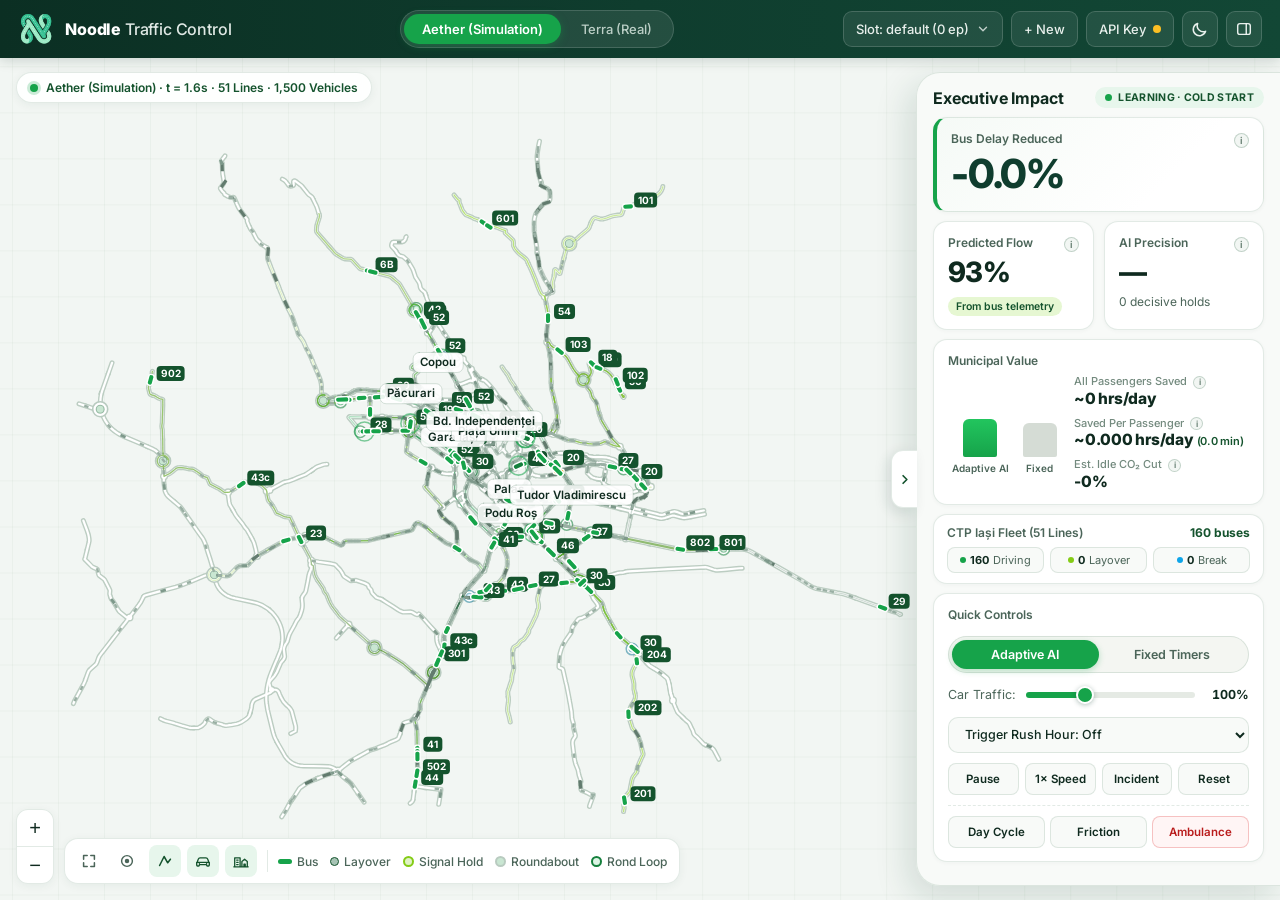
==== commit 425933d4: "Fix car-traffic slider glitching and improve touch/mouse precision" ====
--- a/docs/index.html
+++ b/docs/index.html
@@ -9,7 +9,7 @@
   <link rel="preconnect" href="https://fonts.googleapis.com" />
   <link rel="preconnect" href="https://fonts.gstatic.com" crossorigin />
   <link href="https://fonts.googleapis.com/css2?family=Inter:wght@400;500;600;700;800&display=swap" rel="stylesheet" />
-  <link rel="stylesheet" href="styles.css?v=2" />
+  <link rel="stylesheet" href="styles.css?v=3" />
 </head>
 <body>
   <!-- TOP NAVIGATION BAR (Bottle Green) -->
@@ -366,8 +366,8 @@
     </div>
   </div>
 
-  <script src="demo_config.js?v=2"></script>
-  <script src="standalone_sim.js?v=2"></script>
-  <script src="app.js?v=2"></script>
+  <script src="demo_config.js?v=3"></script>
+  <script src="standalone_sim.js?v=3"></script>
+  <script src="app.js?v=3"></script>
 </body>
 </html>
--- a/docs/styles.css
+++ b/docs/styles.css
@@ -1014,19 +1014,85 @@
   gap: 10px;
   font-size: 12.5px;
   color: var(--ink-muted);
+  touch-action: pan-x;
+  user-select: none;
+  -webkit-user-select: none;
 }
 
 .slider-row input[type="range"] {
   flex: 1;
-  accent-color: var(--kelly-green);
+  -webkit-appearance: none;
+  appearance: none;
+  height: 24px;
+  background: transparent;
   cursor: pointer;
+  touch-action: pan-x;
+  margin: 0;
+}
+
+.slider-row input[type="range"]::-webkit-slider-runnable-track {
+  height: 6px;
+  border-radius: 999px;
+  background: linear-gradient(
+    90deg,
+    var(--kelly-green) 0%,
+    var(--kelly-green) var(--slider-pct, 33.3%),
+    var(--bone-white) var(--slider-pct, 33.3%),
+    var(--bone-white) 100%
+  );
+}
+
+.slider-row input[type="range"]::-webkit-slider-thumb {
+  -webkit-appearance: none;
+  appearance: none;
+  width: 18px;
+  height: 18px;
+  margin-top: -6px;
+  border-radius: 50%;
+  background: var(--kelly-green);
+  border: 2.5px solid var(--snow-white);
+  box-shadow: 0 1px 5px rgba(15, 61, 46, 0.32);
+  transition: transform 0.12s ease, box-shadow 0.12s ease;
+}
+
+.slider-row input[type="range"]:active::-webkit-slider-thumb {
+  transform: scale(1.14);
+  box-shadow: 0 0 0 5px rgba(22, 163, 74, 0.22);
+}
+
+.slider-row input[type="range"]::-moz-range-track {
+  height: 6px;
+  border-radius: 999px;
+  background: var(--bone-white);
+}
+
+.slider-row input[type="range"]::-moz-range-progress {
+  height: 6px;
+  border-radius: 999px;
+  background: var(--kelly-green);
+}
+
+.slider-row input[type="range"]::-moz-range-thumb {
+  width: 18px;
+  height: 18px;
+  border-radius: 50%;
+  background: var(--kelly-green);
+  border: 2.5px solid var(--snow-white);
+  box-shadow: 0 1px 5px rgba(15, 61, 46, 0.32);
+  transition: transform 0.12s ease, box-shadow 0.12s ease;
+}
+
+.slider-row input[type="range"]:active::-moz-range-thumb {
+  transform: scale(1.14);
+  box-shadow: 0 0 0 5px rgba(22, 163, 74, 0.22);
 }
 
 .slider-row strong {
-  min-width: 42px;
+  min-width: 44px;
   text-align: right;
   color: var(--ink);
   font-size: 12.5px;
+  font-variant-numeric: tabular-nums;
 }
 
 .select-wrap select {
@@ -1868,7 +1934,27 @@
   }
 
   .slider-row input[type="range"] {
-    height: 26px;
+    height: 32px;
+  }
+
+  .slider-row input[type="range"]::-webkit-slider-runnable-track {
+    height: 7px;
+  }
+
+  .slider-row input[type="range"]::-webkit-slider-thumb {
+    width: 24px;
+    height: 24px;
+    margin-top: -8.5px;
+  }
+
+  .slider-row input[type="range"]::-moz-range-track,
+  .slider-row input[type="range"]::-moz-range-progress {
+    height: 7px;
+  }
+
+  .slider-row input[type="range"]::-moz-range-thumb {
+    width: 24px;
+    height: 24px;
   }
 
   .select-wrap select {
